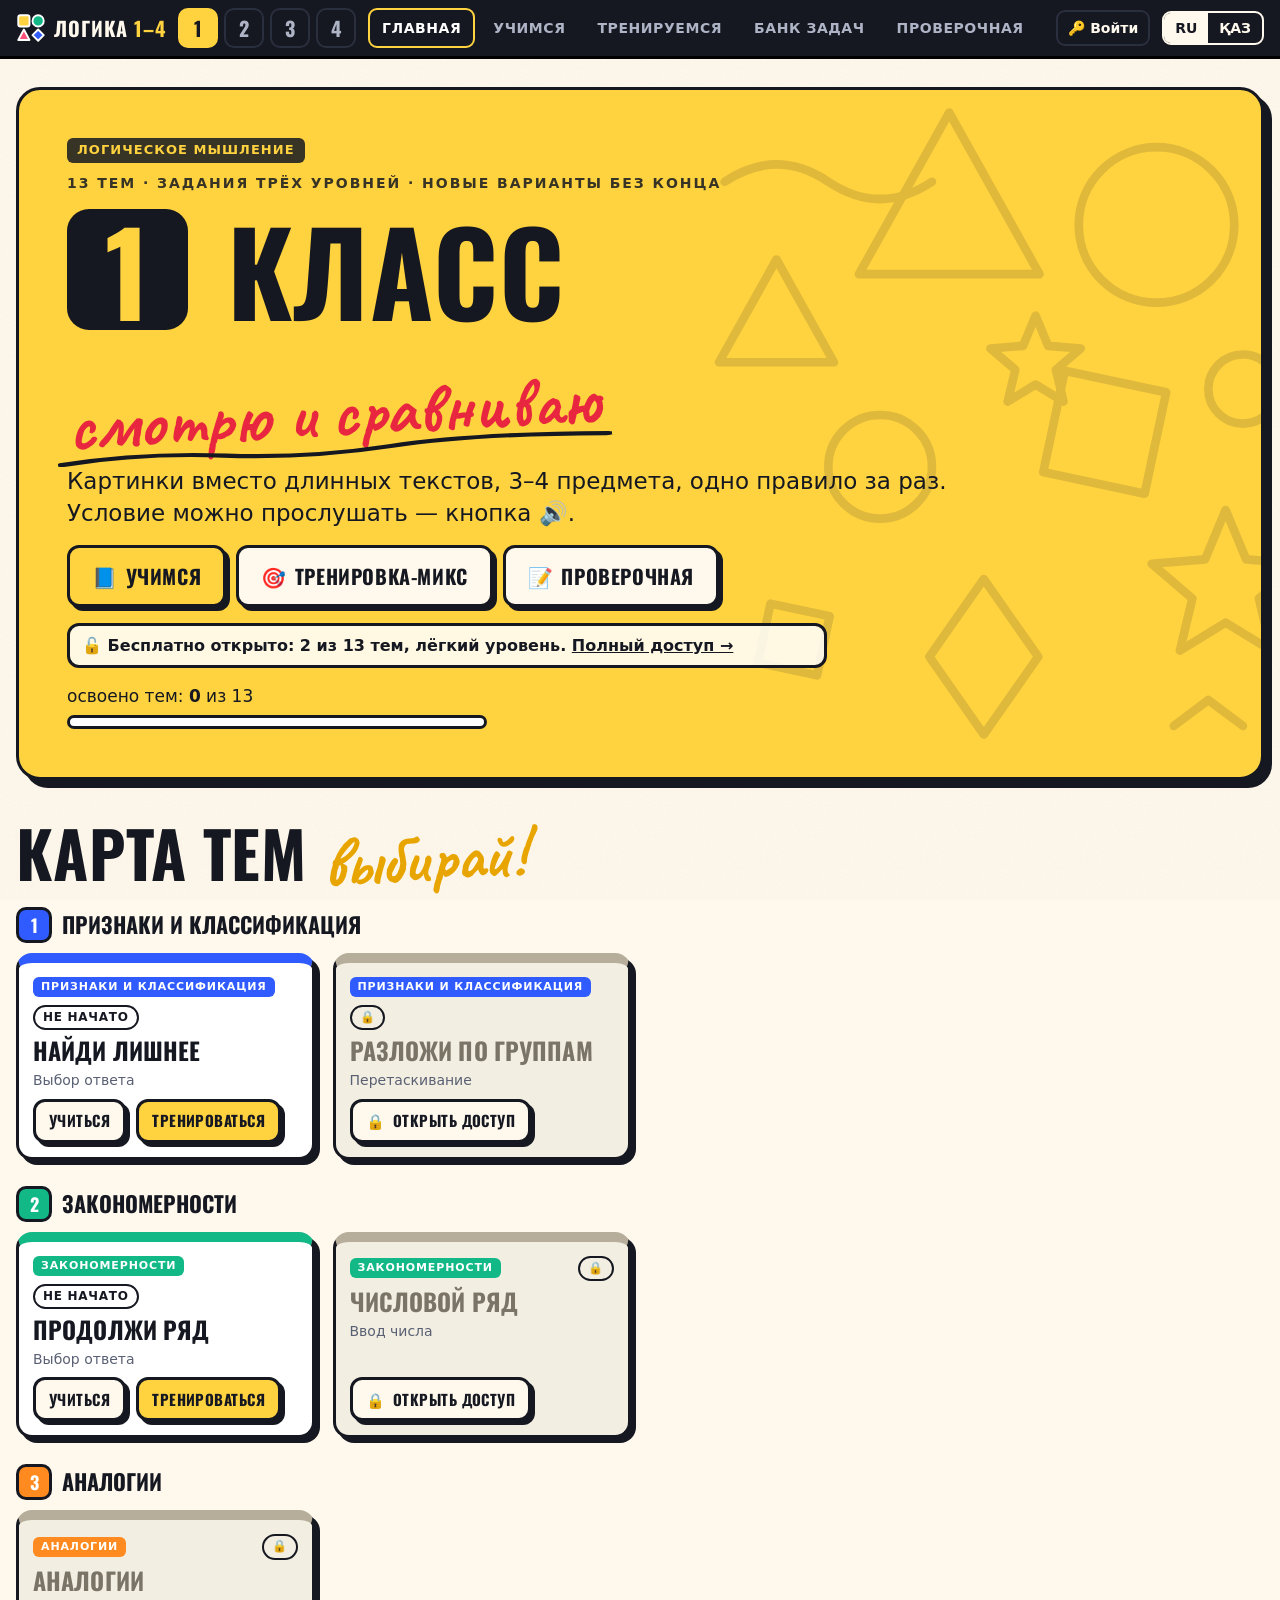
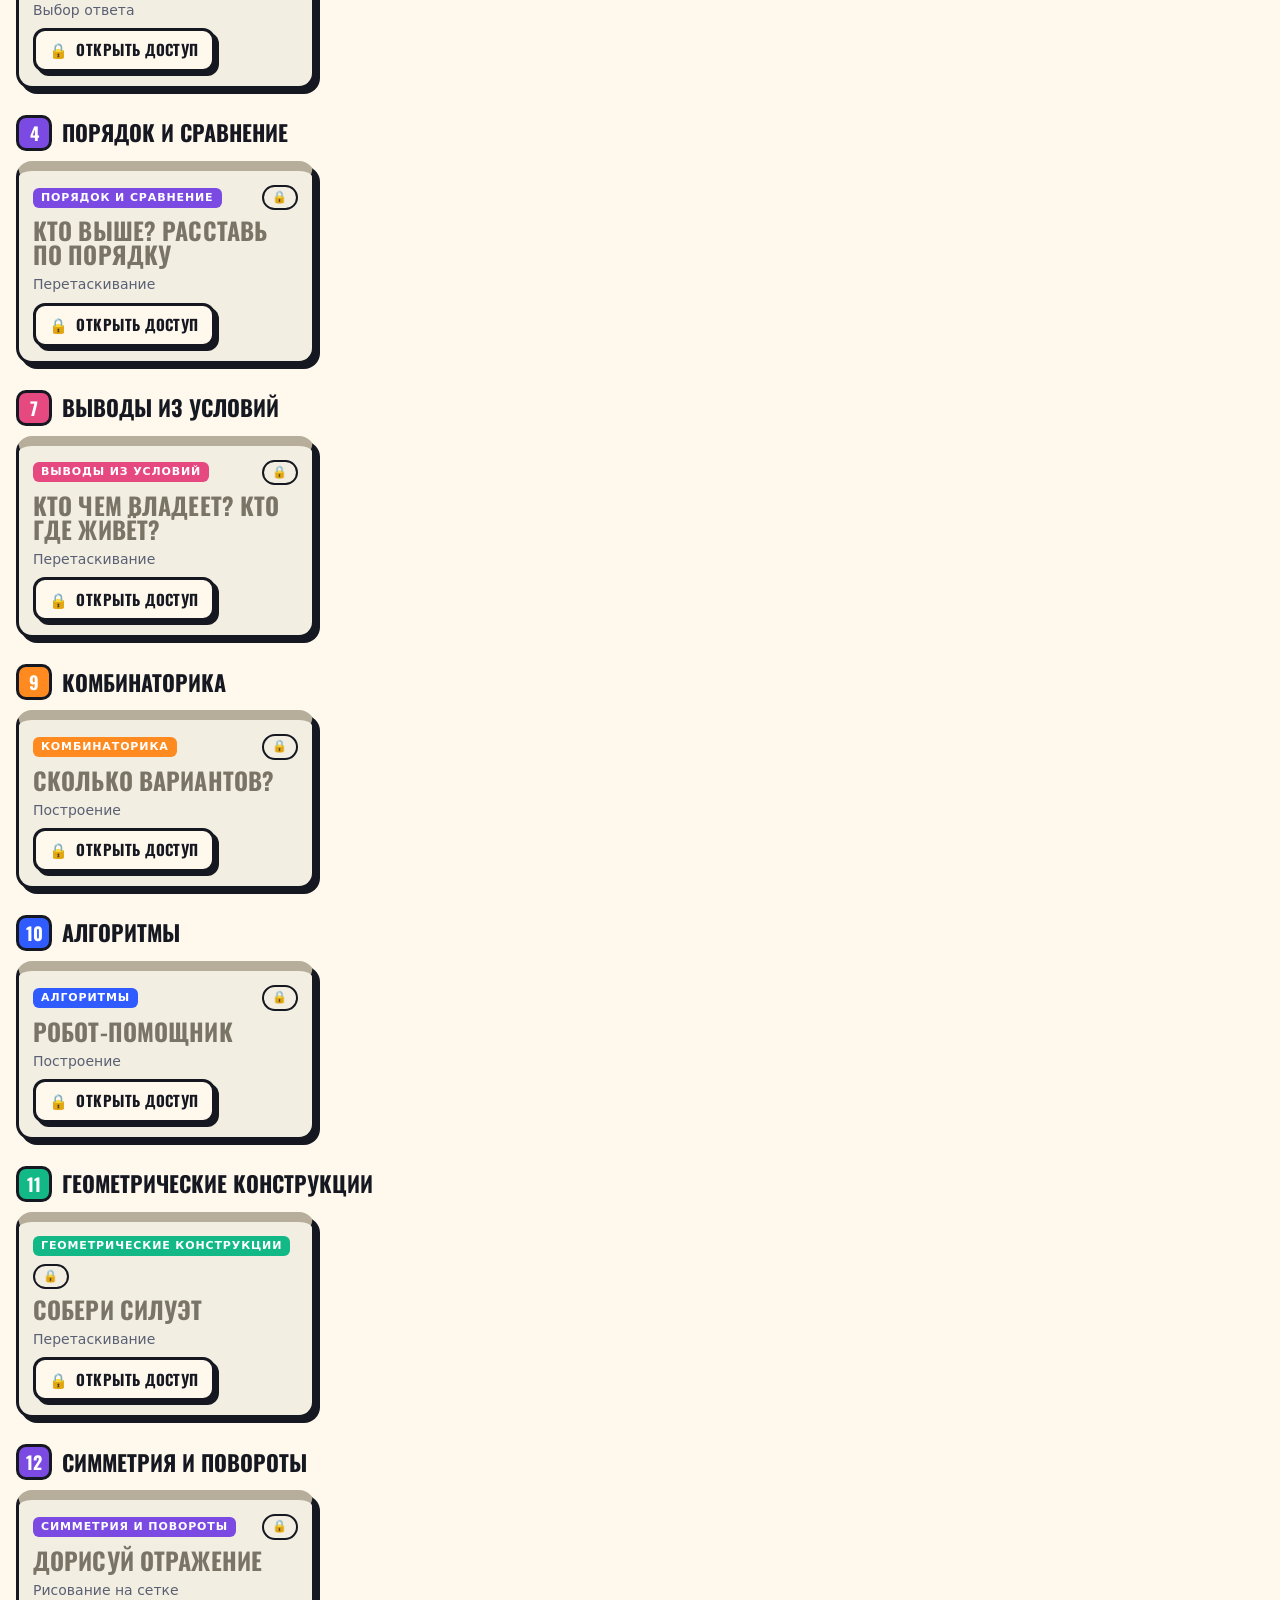
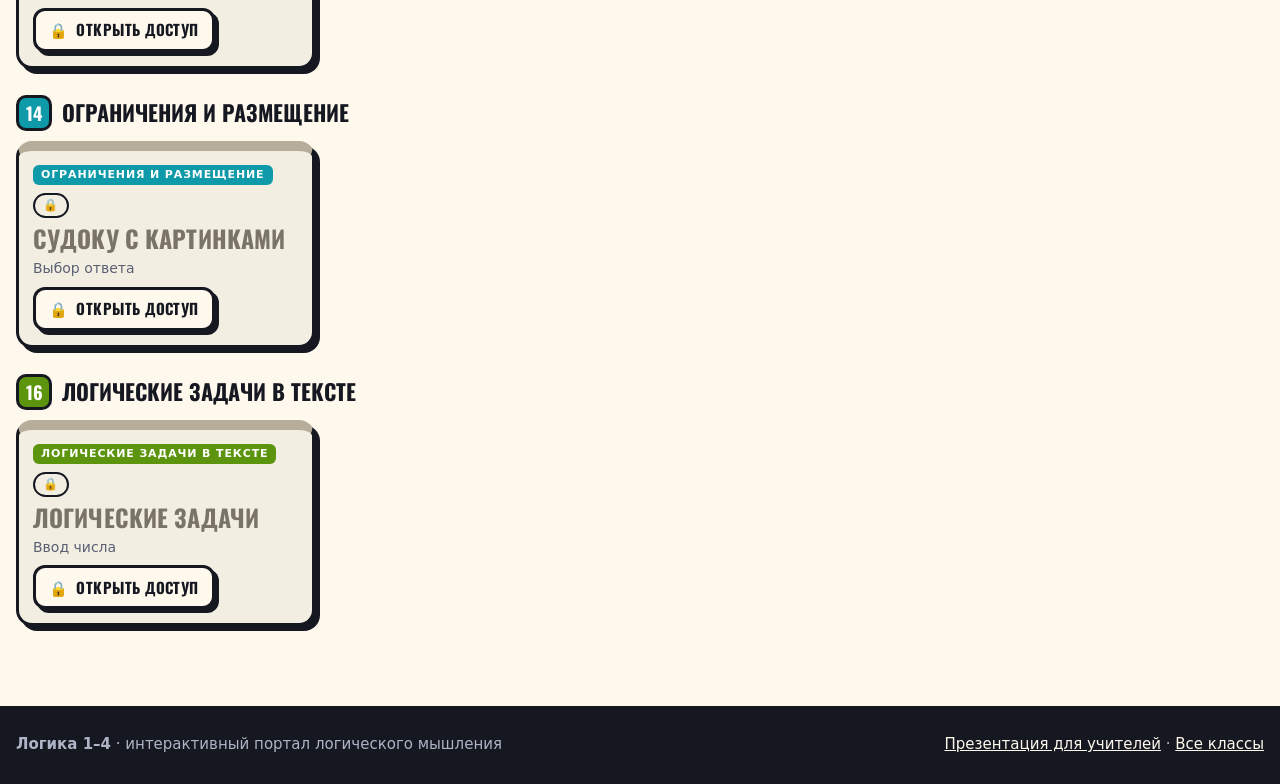
==== 1/index.html @ 484ac3f2 "Публикация открытой части сайта" ====
<!doctype html>
<html lang="ru">
<head>
<meta charset="utf-8">
<meta name="viewport" content="width=device-width,initial-scale=1">
<title>1 класс — Логика 1–4</title>
<meta name="description" content="Логика для 1 класса: найди лишнее, закономерности, робот, судоку с картинками. Условие можно прослушать.">
<link rel="icon" href="../assets/img/favicon.svg" type="image/svg+xml">
<link rel="stylesheet" href="../assets/css/fonts.css?v=4">
<link rel="stylesheet" href="../assets/css/style.css?v=4">
<link rel="stylesheet" href="../assets/css/site.css?v=4">
<link rel="stylesheet" href="../assets/css/print.css?v=4">
</head>
<body>
<main class="page" id="view"></main>
<footer><div class="in"><div><b>Логика 1–4</b> · <span class="ru">интерактивный портал логического мышления</span><span class="kz">логикалық ойлаудың интерактивті порталы</span></div>
<div><a href="../teacher/index.html"><span class="ru">Презентация для учителей</span><span class="kz">Мұғалімдерге арналған презентация</span></a> · <a href="../index.html"><span class="ru">Все классы</span><span class="kz">Барлық сынып</span></a></div></div></footer>
<script>window.GRADE = 1;</script>
<script src="../assets/js/core.js?v=4"></script>
<script src="../assets/js/shapes.js?v=4"></script>
<script src="../assets/js/taskkit.js?v=4"></script>
<script src="../assets/js/curriculum.js?v=4"></script>
<script src="../assets/js/player.js?v=4"></script>
<script src="../assets/js/tasks/t_classify.js?v=4"></script>
<script src="../assets/js/tasks/t_patterns.js?v=4"></script>
<script src="../assets/js/meta.js?v=4"></script>
<script src="../assets/js/print.js?v=4"></script>
<script src="../assets/js/config.js?v=4"></script>
<script src="../assets/js/../vendor/supabase.js?v=4"></script>
<script src="../assets/js/auth.js?v=4"></script>
<script src="../assets/js/app.js?v=4"></script>
</body>
</html>
---- assets/css/fonts.css ----
/* Шрифты лежат в проекте — сайт не зависит от Google Fonts и работает в любой сети.
   Caveat — рукописные пометки; Oswald — заголовки на устройствах без Bahnschrift (телефоны, планшеты, Mac). */
@font-face{font-family:"Caveat";font-weight:700;font-display:swap;src:url(../fonts/caveat-latin-700.woff2) format("woff2");unicode-range:U+0000-00FF,U+0131,U+0152-0153,U+02BB-02BC,U+02C6,U+02DA,U+02DC,U+2000-206F,U+20AC,U+2122,U+2191,U+2193,U+2212,U+2215}
@font-face{font-family:"Caveat";font-weight:700;font-display:swap;src:url(../fonts/caveat-cyrillic-700.woff2) format("woff2");unicode-range:U+0301,U+0400-045F,U+0490-0491,U+04B0-04B1,U+2116}
@font-face{font-family:"Caveat";font-weight:700;font-display:swap;src:url(../fonts/caveat-cyrillic-ext-700.woff2) format("woff2");unicode-range:U+0460-052F,U+1C80-1C88,U+20B4,U+2DE0-2DFF,U+A640-A69F,U+FE2E-FE2F}
@font-face{font-family:"Oswald";font-weight:200 700;font-display:swap;src:url(../fonts/oswald-latin.woff2) format("woff2");unicode-range:U+0000-00FF,U+0131,U+0152-0153,U+02BB-02BC,U+02C6,U+02DA,U+02DC,U+2000-206F,U+20AC,U+2122,U+2191,U+2193,U+2212,U+2215}
@font-face{font-family:"Oswald";font-weight:200 700;font-display:swap;src:url(../fonts/oswald-cyrillic.woff2) format("woff2");unicode-range:U+0301,U+0400-045F,U+0490-0491,U+04B0-04B1,U+2116}
@font-face{font-family:"Oswald";font-weight:200 700;font-display:swap;src:url(../fonts/oswald-cyrillic-ext.woff2) format("woff2");unicode-range:U+0460-052F,U+1C80-1C88,U+20B4,U+2DE0-2DFF,U+A640-A69F,U+FE2E-FE2F}
---- assets/css/style.css ----
/* =====================================================================
   ЛОГИКА 1–4 — оформление. Та же система, что в уроке «Логика с нуля»:
   плоские контрастные цвета, толстая обводка, жёсткая тень, крупные
   сжатые заголовки + рукописные пометки Caveat.  Цвета — здесь, вверху.
   ===================================================================== */
:root{
  --ink:#151821; --paper:#FFF8EC; --card:#FFFFFF; --line:#151821;
  --blue:#2F5BFF; --green:#12B886; --pink:#FF4F7B; --red:#F03E3E; --orange:#FF8A1F;
  --purple:#7B4AE2; --teal:#0E9AA8; --yellow:#FFD23F; --mute:#596073;
  --g:#FFD23F; --gink:#151821;           /* цвет класса — задаётся на странице класса */
  --f-disp:Bahnschrift,"Oswald","Segoe UI",Arial,sans-serif;
  --f-body:Bahnschrift,"Segoe UI",system-ui,-apple-system,Roboto,Arial,sans-serif;
  --f-hand:Caveat,"Segoe Print",cursive;
  --f-mono:Consolas,"Courier New",monospace;
  --r:16px; --sh:6px 6px 0 var(--line);
}
*{box-sizing:border-box;margin:0;padding:0}
html{-webkit-text-size-adjust:100%}
body{background:var(--paper);color:var(--ink);font-family:var(--f-body);font-size:18px;line-height:1.45;min-height:100vh;overflow-x:hidden}
button{font:inherit;color:inherit;cursor:pointer;border:0;background:none;touch-action:manipulation}
a{color:inherit}
img,svg{max-width:100%}
body:not(.lang-kz) .kz{display:none!important}
body.lang-kz .ru{display:none!important}
::selection{background:var(--yellow)}

/* бумажная фактура */
body::before{content:"";position:fixed;inset:0;pointer-events:none;z-index:0;opacity:.35;
  background-image:url("data:image/svg+xml,%3Csvg xmlns='http://www.w3.org/2000/svg' width='160' height='160'%3E%3Cfilter id='n'%3E%3CfeTurbulence type='fractalNoise' baseFrequency='.9' numOctaves='2'/%3E%3CfeColorMatrix values='0 0 0 0 0.08  0 0 0 0 0.07  0 0 0 0 0.05  0 0 0 .09 0'/%3E%3C/filter%3E%3Crect width='160' height='160' filter='url(%23n)'/%3E%3C/svg%3E")}

/* ================= ТИПОГРАФИКА ================= */
h1,h2,h3,.disp{font-family:var(--f-disp);font-weight:700;font-variation-settings:"wdth" 75,"wght" 700;text-transform:uppercase;line-height:.95;letter-spacing:.005em}
h1{font-size:clamp(46px,8.5vw,118px)}
h2{font-size:clamp(32px,5vw,64px)}
h3{font-size:clamp(22px,2.6vw,32px);line-height:1}
.hand{font-family:var(--f-hand);font-weight:700;text-transform:none;letter-spacing:0;display:inline-block;transform:rotate(-3deg);line-height:1;position:relative}
h1 .hand,h2 .hand{font-size:1.08em}
.hand.u::after{content:"";position:absolute;left:-2%;right:-2%;bottom:-.12em;height:.22em;background:url("data:image/svg+xml,%3Csvg xmlns='http://www.w3.org/2000/svg' viewBox='0 0 200 20' preserveAspectRatio='none'%3E%3Cpath d='M2 12 Q 30 2 60 11 T 120 10 T 198 8' fill='none' stroke='%23151821' stroke-width='5' stroke-linecap='round'/%3E%3C/svg%3E") center/100% 100% no-repeat}
.hnote{font-family:var(--f-hand);font-weight:700;font-size:clamp(22px,2.4vw,32px);line-height:1.05;transform:rotate(-2deg);display:inline-block}
.eyebrow{font-size:14px;font-weight:700;letter-spacing:.14em;text-transform:uppercase;color:var(--mute);display:flex;gap:10px;align-items:center;flex-wrap:wrap}
.tag{display:inline-block;background:var(--ink);color:var(--paper);padding:3px 10px;border-radius:6px;letter-spacing:.08em;font-size:13px;font-weight:700;text-transform:uppercase}
.lead{font-size:clamp(18px,1.8vw,23px);line-height:1.4;max-width:900px}
.mute{color:var(--mute)}
b,strong{font-weight:700}
mark{background:var(--yellow);color:var(--ink);padding:0 .15em;border-radius:3px}
.inl{display:inline-flex;vertical-align:middle;margin:0 4px}
.inl svg{width:30px;height:30px}

/* ================= КАРКАС СТРАНИЦЫ ================= */
.topbar{position:sticky;top:0;z-index:30;background:var(--ink);color:var(--paper);border-bottom:3px solid #000}
.topbar .in{max-width:1320px;margin:0 auto;display:flex;align-items:center;gap:12px;padding:8px 16px;flex-wrap:wrap}
.brand{font-family:var(--f-disp);font-weight:700;font-variation-settings:"wdth" 75;letter-spacing:.05em;text-transform:uppercase;font-size:20px;text-decoration:none;white-space:nowrap;display:flex;align-items:center;gap:8px}
.brand i{font-style:normal;color:var(--yellow)}
.brand .logo{width:30px;height:30px}
.gpills{display:flex;gap:6px}
.gpills a{width:40px;height:40px;border-radius:10px;display:grid;place-items:center;font-family:var(--f-disp);font-weight:700;font-size:20px;text-decoration:none;border:2px solid #2A2F3E;color:#AEB4C6}
.gpills a.on{background:var(--g);color:var(--gink);border-color:var(--g)}
.tabs{display:flex;gap:4px;flex:1;min-width:0;overflow-x:auto;scrollbar-width:none}
.tabs::-webkit-scrollbar{display:none}
.tabs a{padding:8px 12px;border-radius:9px;font-size:14px;font-weight:700;text-transform:uppercase;letter-spacing:.04em;color:#AEB4C6;white-space:nowrap;text-decoration:none;border:2px solid transparent}
.tabs a.on{color:#fff;border-color:var(--g)}
.lang-switch{display:flex;border:2px solid var(--paper);border-radius:9px;overflow:hidden;margin-left:auto}
.lang-switch button{padding:5px 11px;font-weight:700;font-size:14px}
.lang-switch button.on{background:var(--paper);color:var(--ink)}
main{position:relative;z-index:1}
.page{max-width:1320px;margin:0 auto;padding:28px 16px 80px}
.sec{margin:42px 0 0}
.sec>h2{margin-bottom:14px}
footer{position:relative;z-index:1;background:var(--ink);color:#AEB4C6;padding:28px 16px;font-size:15px}
footer .in{max-width:1320px;margin:0 auto;display:flex;gap:24px;flex-wrap:wrap;justify-content:space-between}
footer a{color:var(--paper)}

/* ================= БЛОКИ ================= */
.card{background:var(--card);border:3px solid var(--line);box-shadow:var(--sh);border-radius:var(--r);padding:18px}
.card.flat{box-shadow:none}
.card.dk{background:var(--ink);color:var(--paper);border-color:#000}
.grid{display:grid;gap:18px}
.g2{grid-template-columns:repeat(2,minmax(0,1fr))}
.g3{grid-template-columns:repeat(3,minmax(0,1fr))}
.g4{grid-template-columns:repeat(4,minmax(0,1fr))}
.auto{grid-template-columns:repeat(auto-fill,minmax(240px,1fr))}
.row{display:flex;gap:14px;flex-wrap:wrap;align-items:center}
.grow{flex:1}
.pill{display:inline-flex;align-items:center;gap:6px;padding:6px 12px;border-radius:999px;border:3px solid var(--line);background:#fff;font-weight:700;font-size:15px}
.pill svg{height:26px;width:auto}
.btn{font-family:var(--f-disp);font-weight:700;text-transform:uppercase;letter-spacing:.03em;font-size:17px;padding:10px 18px;min-height:52px;min-width:52px;border:3px solid var(--ink);background:var(--paper);color:var(--ink);border-radius:12px;box-shadow:4px 4px 0 var(--ink);display:inline-flex;align-items:center;justify-content:center;gap:8px;transition:transform .08s,box-shadow .08s;text-decoration:none;font-variation-settings:"wdth" 85}
.btn:active{transform:translate(3px,3px);box-shadow:1px 1px 0 var(--ink)}
.btn.y{background:var(--yellow)} .btn.g{background:var(--g);color:var(--gink)}
.btn.dk{background:var(--ink);color:var(--paper)}
.btn.sm{min-height:44px;padding:6px 13px;font-size:15px}
.btn[disabled]{opacity:.45;pointer-events:none}
.btns{display:flex;gap:10px;flex-wrap:wrap;align-items:center}
.k{font-size:13px;font-weight:700;letter-spacing:.12em;text-transform:uppercase;opacity:.7;margin-bottom:6px}
#toast{position:fixed;left:50%;bottom:24px;transform:translate(-50%,140%);background:var(--ink);color:var(--paper);padding:12px 20px;border-radius:12px;border:3px solid #000;z-index:200;font-weight:700;max-width:min(92vw,620px);text-align:center;transition:transform .3s}
#toast.show{transform:translate(-50%,0)}

/* ================= ЗАДАНИЕ ================= */
.task{background:var(--card);border:3px solid var(--line);border-radius:20px;box-shadow:8px 8px 0 var(--line);padding:clamp(14px,2vw,24px);position:relative}
.task.shake{animation:shake .4s}
.task.solved{box-shadow:8px 8px 0 var(--green)}
.thead{margin-bottom:14px}
.tmeta{display:flex;gap:10px;align-items:center;flex-wrap:wrap;margin-bottom:10px}
.tdir{background:var(--ink);color:var(--paper);padding:3px 10px;border-radius:6px;font-size:12px;font-weight:700;letter-spacing:.08em;text-transform:uppercase}
.ttitle{font-family:var(--f-disp);font-weight:700;font-variation-settings:"wdth" 75;text-transform:uppercase;font-size:20px}
.tnum{font-family:var(--f-mono);font-weight:700;color:var(--mute)}
.lvl{display:inline-flex;gap:4px;margin-left:auto}
.lvl i{width:12px;height:12px;border-radius:50%;border:2px solid var(--ink);display:block}
.lvl i.on{background:var(--ink)}
.tq{display:flex;gap:12px;align-items:flex-start}
.say{flex:none;width:52px;height:52px;border-radius:50%;border:3px solid var(--ink);background:var(--yellow);display:grid;place-items:center;box-shadow:3px 3px 0 var(--ink)}
.say:active{transform:translate(2px,2px);box-shadow:1px 1px 0 var(--ink)}
.qtext{font-size:clamp(19px,2vw,25px);line-height:1.35;font-weight:600;padding-top:8px}
.tbody{display:flex;flex-direction:column;gap:16px;align-items:center;padding:6px 0}
.tbody.locked{pointer-events:none}
.tbody.locked .keypad{opacity:.4}
.tfeed{min-height:8px;margin-top:12px}
.fb{border:3px solid var(--line);border-radius:14px;padding:12px 16px;font-size:18px;line-height:1.4;animation:rise .3s ease}
.fb.ok{background:#D3F9E8}.fb.err{background:#FFE0E8}.fb.hint{background:#FFF3BF}.fb.info{background:#EEF2FF}.fb.steps{background:var(--paper)}
.fb b{display:block;margin-bottom:2px}
.fb ol{margin:6px 0 10px 24px}.fb li{margin:6px 0}
.fb .btns{margin-top:6px}
.tbar{display:flex;gap:10px;flex-wrap:wrap;align-items:center;margin-top:14px;border-top:3px dashed #D9D2C2;padding-top:14px}
.pulse{animation:pulse 1.1s ease infinite}
@keyframes pulse{50%{box-shadow:0 0 0 6px rgba(255,210,63,.8),4px 4px 0 var(--ink)}}
@keyframes shake{20%,60%{transform:translateX(-7px)}40%,80%{transform:translateX(7px)}}
@keyframes rise{from{opacity:0;transform:translateY(10px)}to{opacity:1;transform:none}}
@keyframes pop{0%{transform:scale(.6)}70%{transform:scale(1.12)}100%{transform:scale(1)}}
.pop{animation:pop .35s ease}
.hl{outline:5px solid var(--yellow)!important;outline-offset:2px;border-radius:10px}
.dim{opacity:.3}

/* варианты ответа */
.choices{display:flex;gap:12px;flex-wrap:wrap;justify-content:center}
.choice{position:relative;min-width:84px;min-height:84px;padding:10px 14px;border:3px solid var(--line);border-radius:14px;background:#fff;box-shadow:4px 4px 0 var(--line);display:flex;align-items:center;justify-content:center;transition:transform .1s}
.choice .ltr{position:absolute;top:-12px;left:-10px;width:26px;height:26px;border-radius:50%;background:var(--ink);color:#fff;font-size:13px;font-weight:700;display:grid;place-items:center}
.choice.sel{background:#FFF3BF;transform:translateY(-3px);box-shadow:4px 7px 0 var(--line)}
.choice.good{background:#B2F2D6}.choice.bad{background:#FFC2D1;animation:shake .4s}
.bign{font-family:var(--f-disp);font-size:44px;font-variation-settings:"wdth" 80}

/* перетаскивание */
.pool{display:flex;flex-wrap:wrap;gap:10px;justify-content:center;min-height:76px;padding:10px;border:3px dashed #CFC6B2;border-radius:16px;width:100%}
.chip{display:inline-flex;align-items:center;justify-content:center;gap:6px;padding:6px 10px;min-height:60px;min-width:60px;border:3px solid var(--line);border-radius:14px;background:#fff;font-weight:700;font-size:17px;cursor:grab;touch-action:none;user-select:none;-webkit-user-select:none;box-shadow:3px 3px 0 var(--line)}
.chip.pic{padding:4px}
.chip.sel{outline:5px solid var(--yellow);outline-offset:2px}
.chip.dragging{opacity:.3}
.chip.ghost{position:fixed;z-index:999;pointer-events:none;opacity:.95;transform:rotate(-3deg) scale(1.06);box-shadow:8px 8px 0 rgba(0,0,0,.35)}
.chip.bad{border-color:var(--red);box-shadow:3px 3px 0 var(--red);animation:shake .4s}
.chip.ok{background:#D3F9E8}
.chip.person svg{height:46px;width:auto}
.dz{border:3px dashed var(--line);border-radius:14px;padding:8px;min-height:84px;display:flex;flex-wrap:wrap;gap:8px;align-content:flex-start;justify-content:center;background:rgba(255,255,255,.6);transition:background .15s}
.dz.over{background:#FFF3BF;border-style:solid}
.dzt{width:100%;font-weight:700;font-size:15px;text-transform:uppercase;letter-spacing:.05em;text-align:center}
.emo{font-family:"Segoe UI Emoji","Apple Color Emoji","Noto Color Emoji",sans-serif;line-height:1;display:inline-block}

/* — найди лишнее — */
.oddrow{display:flex;gap:14px;flex-wrap:wrap;justify-content:center}
.oddit{border:3px solid var(--line);border-radius:18px;background:#fff;padding:12px;box-shadow:4px 4px 0 var(--line);display:flex;flex-direction:column;align-items:center;gap:4px;min-width:110px;min-height:120px;justify-content:center;transition:transform .12s}
.oddit.sel{background:#FFF3BF;transform:translateY(-4px)}
.oddit.good{background:#B2F2D6}.oddit.bad{background:#FFC2D1;animation:shake .4s}
.oddit .cap{font-family:var(--f-hand);font-size:24px;font-weight:700;min-height:26px;color:var(--blue)}

/* — разложи — */
.boxes{display:grid;grid-template-columns:1fr 1fr;gap:14px;width:100%}
.box{min-height:150px}
.zl{display:inline-flex;align-items:center;gap:8px}
.zl svg{width:34px;height:34px}
.sw{display:inline-block;width:26px;height:26px;border-radius:50%;border:3px solid var(--ink)}
.ttable{display:grid;grid-template-columns:auto 1fr 1fr;gap:8px;width:100%;max-width:720px}
.ttable .th{display:flex;align-items:center;justify-content:center;gap:6px;font-weight:700;font-size:15px;text-transform:uppercase}
.ttable .th svg{width:36px;height:36px}
.ttable .cell{min-height:110px}
.venn{position:relative;width:100%;max-width:760px;aspect-ratio:2/1}
.vbg{position:absolute;inset:0;width:100%;height:100%}
.va{fill:rgba(47,91,255,.10);stroke:var(--blue);stroke-width:5}
.vb{fill:rgba(255,138,31,.12);stroke:var(--orange);stroke-width:5}
.vlab{position:absolute;top:-6px;font-family:var(--f-hand);font-weight:700;font-size:30px;background:var(--paper);padding:0 8px;border-radius:8px}
.vlab.a{left:8%;color:var(--blue);transform:rotate(-4deg)}.vlab.b{right:8%;color:#C2550A;transform:rotate(3deg)}
.vz{position:absolute;border:none;background:transparent;min-height:0;padding:4px}
.vz.over{background:rgba(255,210,63,.35)}
.vennwrap{width:100%;display:flex;flex-direction:column;align-items:center;gap:12px}
.zA{left:4%;top:14%;width:32%;height:72%;border-radius:50% 0 0 50%}
.zAB{left:37%;top:10%;width:26%;height:80%;border-radius:40%}
.zB{right:4%;top:14%;width:32%;height:72%;border-radius:0 50% 50% 0}
.vz .chip svg{width:44px;height:44px}
.vout{width:100%;max-width:760px;min-height:84px}

/* — ряд фигур — */
.patrow{display:flex;gap:8px;flex-wrap:wrap;justify-content:center;align-items:center}
.pit{width:86px;height:86px;border:3px solid transparent;border-radius:14px;display:grid;place-items:center;background:#fff}
.pit.g0{box-shadow:0 6px 0 -1px var(--blue)}.pit.g1{box-shadow:0 6px 0 -1px var(--orange)}
.pit.blank{border:3px dashed var(--line);background:#FFF3BF;font-family:var(--f-disp);font-size:44px;font-weight:700}
.pit.blank.filled{border-style:solid;background:#fff}
.pit.sel{border-color:var(--ink);background:#FFF3BF}.pit.good{background:#B2F2D6;border-color:var(--green)}.pit.bad{background:#FFC2D1;animation:shake .4s}

/* — числовой ряд — */
.numrow{display:flex;align-items:flex-end;justify-content:center;flex-wrap:wrap;gap:0;padding-top:46px}
.nc{min-width:76px;height:76px;padding:0 8px;border:3px solid var(--line);border-radius:14px;background:#fff;display:grid;place-items:center;font-family:var(--f-disp);font-size:38px;font-weight:700;box-shadow:3px 3px 0 var(--line)}
.nc.blank{background:#FFF3BF;padding:0}
.arc{width:44px;height:76px;position:relative}
.arc span{position:absolute;left:50%;top:-40px;transform:translateX(-50%);white-space:nowrap;font-family:var(--f-hand);font-weight:700;font-size:28px;color:var(--red);opacity:0;transition:opacity .4s}
.arc::before{content:"";position:absolute;left:-30px;right:-30px;top:-14px;height:30px;border:3px solid var(--red);border-bottom:none;border-radius:50% 50% 0 0;opacity:0;transition:opacity .4s}
.numrow.arcs .arc span,.numrow.arcs .arc::before{opacity:1}
.numf{min-width:76px;height:70px;border-radius:12px;border:none;background:transparent;font-family:var(--f-disp);font-size:38px;font-weight:700;color:var(--ink);display:grid;place-items:center;padding:0 8px}
.numf.empty .v{opacity:.35}
.numf.focus{outline:4px solid var(--blue);outline-offset:-4px}
.ansline .numf,.tri .numf{background:#FFF3BF;border:3px solid var(--line);height:64px}
.numf.good{background:#B2F2D6!important}.numf.bad{background:#FFC2D1!important;animation:shake .4s}
.keypad{display:grid;grid-template-columns:repeat(3,64px);gap:8px}
.keypad button{height:58px;border:3px solid var(--line);border-radius:12px;background:#fff;font-family:var(--f-disp);font-weight:700;font-size:26px;box-shadow:3px 3px 0 var(--line)}
.keypad button:active{transform:translate(2px,2px);box-shadow:1px 1px 0 var(--line)}
.keypad button.ok{background:var(--yellow);font-size:20px}
.ansline{display:flex;align-items:center;gap:12px;font-family:var(--f-disp);font-weight:700;font-size:28px;text-transform:uppercase}

/* — аналогии — */
.analog{display:flex;align-items:center;justify-content:center;gap:10px;flex-wrap:wrap}
.ap{width:118px;height:118px;border:3px solid var(--line);border-radius:16px;display:grid;place-items:center;background:#fff;box-shadow:3px 3px 0 var(--line)}
.ap.q{background:#FFF3BF;border-style:dashed;font-family:var(--f-disp);font-size:52px;font-weight:700}
.aa{font-size:38px;font-weight:700}
.asep{font-family:var(--f-hand);font-weight:700;font-size:28px;line-height:1;text-align:center;color:var(--purple);padding:0 10px;transform:rotate(-4deg)}
.anotes{display:flex;gap:18px;flex-wrap:wrap;justify-content:center;color:var(--red)}

/* — условия, расстановки — */
.clues{list-style:none;counter-reset:c;display:flex;flex-direction:column;gap:8px;width:100%;max-width:820px}
.clues li{counter-increment:c;position:relative;padding:10px 14px 10px 52px;border:3px solid var(--line);border-radius:12px;background:var(--paper);font-size:19px;font-weight:600}
.clues li::before{content:counter(c);position:absolute;left:10px;top:50%;transform:translateY(-50%);width:30px;height:30px;border-radius:50%;background:var(--ink);color:#fff;font-weight:700;font-size:15px;display:grid;place-items:center}
.clues li.bad{background:#FFC2D1;animation:shake .4s}.clues li.hl{background:#FFF3BF;outline:none!important}.clues li.okc{background:#D3F9E8}
.slots{display:flex;gap:10px;align-items:stretch;flex-wrap:wrap;justify-content:center;width:100%}
.slot{min-width:118px;min-height:96px;position:relative}
.slot>b{position:absolute;top:4px;left:8px;font-family:var(--f-disp);font-size:18px;color:#B6AE9B}
.slab{align-self:center;font-family:var(--f-hand);font-weight:700;font-size:24px;color:var(--purple);max-width:120px;line-height:1}
.slab.l{transform:rotate(-4deg)}.slab.r{transform:rotate(3deg)}
.kids{display:flex;gap:14px;flex-wrap:wrap;justify-content:center}
.kid{display:flex;flex-direction:column;align-items:center;gap:4px;font-size:18px}
.kid .slot{min-width:96px;min-height:82px}
.street{display:flex;gap:10px;flex-wrap:wrap;justify-content:center}
.house{display:flex;flex-direction:column;align-items:center;gap:4px}
.house .hs{width:116px}
.house .slot{min-width:116px;min-height:78px}
.lgrid-wrap{width:100%;display:flex;justify-content:center}
.lgrid{border-collapse:separate;border-spacing:4px}
.lgrid th{font-weight:700;padding:2px 8px;font-size:16px}
.lgrid td{width:52px;height:46px;text-align:center;border:3px solid var(--line);border-radius:8px;background:#fff;font-size:26px;font-weight:700}
.lgrid td.y{background:#B2F2D6}.lgrid td.n{background:#FFE0E8;color:var(--red)}

/* — высказывания — */
.spic{display:flex;flex-wrap:wrap;gap:8px;justify-content:center;padding:12px;border:3px solid var(--line);border-radius:16px;background:var(--paper);max-width:760px}
.sit{display:grid;place-items:center;border-radius:12px;transition:opacity .2s}
.stlist{display:flex;flex-direction:column;gap:10px;width:100%;max-width:880px}
.stm{display:flex;gap:12px;align-items:center;justify-content:space-between;border:3px solid var(--line);border-radius:14px;padding:10px 12px;background:#fff;flex-wrap:wrap}
.stm.bad{background:#FFE0E8}.stm.good{background:#D3F9E8}
.stt{font-size:20px;font-weight:600;flex:1;min-width:220px}
.tf{display:flex;gap:6px}
.tf button{min-height:48px;padding:6px 14px;border:3px solid var(--line);border-radius:10px;font-weight:700;background:var(--paper);text-transform:uppercase;font-size:15px}
.tf button.on[data-v="1"]{background:var(--green);color:#fff}.tf button.on[data-v="0"]{background:var(--red);color:#fff}

/* — треугольники — */
.trirow{display:flex;gap:18px;flex-wrap:wrap;justify-content:center}
.tri{position:relative;width:210px;height:236px}
.tri svg{position:absolute;left:0;top:0;width:210px;height:194px}
.tvs{font-family:var(--f-disp);font-weight:700;font-size:25px;text-anchor:middle;dominant-baseline:central;fill:var(--ink)}
.tvm{font-family:var(--f-disp);font-weight:700;font-size:44px;text-anchor:middle;dominant-baseline:central;fill:var(--blue)}
.tslot{position:absolute;left:50%;top:90px;transform:translateX(-50%)}
.tri .numf{min-width:74px;height:58px}
.tcalc{position:absolute;left:-20px;right:-20px;top:200px;text-align:center;font-family:var(--f-hand);font-weight:700;font-size:24px;color:var(--red);white-space:nowrap}
.tri.hl{outline:none!important}.tri.hl svg path{fill:#FFF3BF}

/* — знаки — */
.eqrow{display:flex;gap:8px;align-items:center;flex-wrap:wrap;justify-content:center}
.en{font-family:var(--f-disp);font-weight:700;font-size:52px;min-width:40px;text-align:center}
.en.res{color:var(--blue)}
.eop{width:66px;height:66px;border:3px dashed var(--line);border-radius:12px;background:#FFF3BF;font-family:var(--f-disp);font-weight:700;font-size:42px}
.eop.set{border-style:solid;background:#fff}
.eqlive{font-size:20px;min-height:28px}

/* — матрица — */
.mgrid{display:grid;grid-template-columns:repeat(3,96px);gap:8px;padding:10px;border:3px solid var(--line);border-radius:16px;background:var(--paper)}
.mc{width:96px;height:96px;border:3px solid var(--line);border-radius:12px;background:#fff;display:grid;place-items:center;font-family:var(--f-disp);font-size:46px;font-weight:700}
.mc.q{background:#FFF3BF;border-style:dashed}.mc.q.good{background:#B2F2D6;border-style:solid}

/* — робот — */
.robot{display:flex;gap:20px;flex-wrap:wrap;justify-content:center;align-items:flex-start;width:100%}
.rfield{--c:min(64px,calc((100vw - 90px)/var(--w)));position:relative;display:grid;grid-template-columns:repeat(var(--w),var(--c));grid-auto-rows:var(--c);border:3px solid var(--line);border-radius:12px;overflow:hidden;background:#fff}
.rc{border-right:2px solid #E6DFCF;border-bottom:2px solid #E6DFCF}
.rc.rock{background:#4B5168;background-image:radial-gradient(circle at 30% 30%,#6B7189 0 18%,transparent 19%),radial-gradient(circle at 70% 65%,#3A3F52 0 22%,transparent 23%)}
.rc.trail{background:#FFF3BF}
.rstar,.rbot{position:absolute;left:0;top:0;width:var(--c);height:var(--c);padding:6px;transform:translate(calc(var(--x)*var(--c)),calc(var(--y)*var(--c)));transition:transform .24s}
.rbot.crash{animation:shake .4s;filter:drop-shadow(0 0 8px var(--red))}
.rbot.win{filter:drop-shadow(0 0 10px var(--green))}
.rside{display:flex;flex-direction:column;gap:12px;min-width:260px;max-width:420px;flex:1}
.rprog{border:3px solid var(--line);border-radius:14px;padding:10px;background:var(--paper);min-height:80px}
.pl{font-weight:700;font-size:14px;text-transform:uppercase;letter-spacing:.08em;margin-bottom:6px}
.pcmds{display:flex;flex-wrap:wrap;gap:6px;align-items:center}
.pcmd{position:relative;min-width:46px;height:46px;border:3px solid var(--line);border-radius:10px;background:#fff;font-size:26px;font-weight:700;padding:0 6px}
.pcmd sub{font-size:14px;color:var(--red);font-weight:700}
.pcmd.sel{background:#FFF3BF;outline:4px solid var(--orange)}
.pcmd .x{position:absolute;top:-10px;right:-10px;width:22px;height:22px;border-radius:50%;background:var(--red);color:#fff;font-style:normal;font-size:15px;line-height:20px}
.plim{margin-left:auto;font-weight:700;color:var(--green)}.plim.over{color:var(--red)}
.rpad{display:flex;flex-wrap:wrap;gap:8px}
.rbtn{font-size:30px;min-width:62px}

/* — отражение — */
.mgrid2{--c:min(46px,calc((100vw - 80px)/var(--w)));position:relative;display:grid;grid-template-columns:repeat(var(--w),var(--c));grid-auto-rows:var(--c);border:3px solid var(--line);background:#fff}
.mcell{border:1px solid #D9D2C2}
.mcell.free{cursor:pointer;background:#fff}
.mcell.given{background-color:#F3EEE2}
.mcell.bad{outline:4px solid var(--red);outline-offset:-4px}
.mgrid2 .axis{position:absolute;background:var(--red);pointer-events:none}
.mgrid2.v .axis{left:calc(50% - 3px);top:-12px;bottom:-12px;width:6px}
.mgrid2.h .axis{top:calc(50% - 3px);left:-12px;right:-12px;height:6px}

/* — поворот — */
.rotsrc{display:flex;gap:18px;align-items:center;flex-wrap:wrap;justify-content:center}
.rs{width:170px;height:170px;display:grid;place-items:center;border:3px dashed var(--line);border-radius:16px;background:var(--paper)}
.rs svg{transition:transform .5s}
.rarrow{font-size:46px;font-weight:700;color:var(--purple);display:flex;align-items:center;gap:6px}
.rarrow b{font-family:var(--f-disp);font-size:34px}

/* — силуэт — */
.pstage{position:relative;width:100%;display:flex;flex-direction:column;align-items:center;gap:22px;user-select:none;-webkit-user-select:none;touch-action:none}
.pboard{position:relative}
.pboard i{position:absolute;width:var(--s);height:var(--s);background:#D9D2C2;border:2px dashed #A79F8B}
.ptray{width:100%;border:3px dashed #CFC6B2;border-radius:16px;min-height:120px}
.piece{position:absolute;cursor:grab;touch-action:none;z-index:2;transition:left .2s,top .2s}
.piece.lift{z-index:5;transition:none;filter:drop-shadow(6px 6px 0 rgba(0,0,0,.35))}
.piece i{position:absolute;width:var(--s);height:var(--s);background:var(--c);border:3px solid var(--line)}

/* — палочки — */
svg.sticks{width:100%;max-width:640px;background:#1B2030;border-radius:16px;border:3px solid #000;padding:6px}
.stk .hit{stroke:transparent;stroke-width:26;stroke-linecap:round;cursor:pointer}
.stk .st{stroke:transparent;stroke-width:8;stroke-linecap:round;pointer-events:none}
.stk .hd{fill:transparent;pointer-events:none}
.stk.on .st{stroke:#F2C886}.stk.on .hd{fill:#F03E3E}
.stk.slot .st{stroke:rgba(255,255,255,.25);stroke-dasharray:4 6}
.stk.held .st{stroke:var(--yellow);filter:drop-shadow(0 0 6px var(--yellow))}
.stk.moved .st{stroke:#7CF0C0}
.eqs{stroke:#F2C886;stroke-width:8;stroke-linecap:round}

/* — 3D-куб — */
.cubewrap{display:flex;gap:28px;flex-wrap:wrap;justify-content:center;align-items:center}
.cubebox{display:flex;flex-direction:column;align-items:center;gap:12px}
.scene{width:240px;height:240px;perspective:900px;display:grid;place-items:center}
.cube{width:130px;height:130px;position:relative;transform-style:preserve-3d}
.face{position:absolute;inset:0;border:4px solid var(--line);border-radius:10px;background:var(--paper);display:grid;place-items:center;backface-visibility:hidden}
.face.fF{transform:translateZ(65px)}.face.fB{transform:rotateY(180deg) translateZ(65px)}
.face.fR{transform:rotateY(90deg) translateZ(65px);background:#F1E9D6}.face.fL{transform:rotateY(-90deg) translateZ(65px)}
.face.fU{transform:rotateX(90deg) translateZ(65px);background:#FFFDF6}.face.fD{transform:rotateX(-90deg) translateZ(65px)}
.view{width:130px;height:130px;position:relative;transform-style:preserve-3d;transform:rotateX(-24deg) rotateY(-34deg)}
.ctrl{display:flex;gap:6px;align-items:center;flex-wrap:wrap;justify-content:center}
.netbox{text-align:center}
.net{display:grid;grid-template-columns:repeat(4,62px);grid-template-rows:repeat(3,62px);gap:3px}
.nf{border:3px solid var(--line);border-radius:8px;background:#fff;display:grid;place-items:center;position:relative}
.nf span{position:absolute;top:1px;left:4px;font-size:10px;font-weight:700;text-transform:uppercase;color:var(--mute)}
.nU{grid-column:2;grid-row:1}.nL{grid-column:1;grid-row:2}.nF{grid-column:2;grid-row:2;background:#FFF3BF}.nR{grid-column:3;grid-row:2}.nB{grid-column:4;grid-row:2}.nD{grid-column:2;grid-row:3}

/* — кубики — */
.isobox{display:flex;flex-direction:column;align-items:center;gap:10px}
.isopic svg{max-width:min(420px,86vw);height:auto}
.planwrap{text-align:center}
.plan{display:grid;grid-template-columns:repeat(var(--x),64px);gap:4px;border-bottom:7px solid var(--green);border-right:7px solid var(--orange);padding:4px;background:var(--paper)}
.pc{height:64px;border:3px solid var(--line);border-radius:10px;background:#fff;font-family:var(--f-disp);font-weight:700;font-size:32px}
.pc.bad{background:#FFC2D1}

/* — судоку — */
.sudoku{display:flex;gap:18px;flex-wrap:wrap;justify-content:center;align-items:center}
.sgrid{display:grid;grid-template-columns:repeat(var(--n),76px);border:4px solid var(--line);border-radius:12px;overflow:hidden;background:#fff}
.sgrid.n6{grid-template-columns:repeat(6,58px)}
.sc{height:76px;border:1.5px solid #CFC6B2;display:grid;place-items:center;background:#fff}
.sgrid.n6 .sc{height:58px}
.sc.given{background:#F3EEE2}
.sc.br{border-right:4px solid var(--line)}.sc.bb{border-bottom:4px solid var(--line)}
.sc.bad{background:#FFC2D1}
.sc.over{background:#FFF3BF}
.spal{display:flex;gap:8px;flex-wrap:wrap;justify-content:center;max-width:340px}
.spal .erase{font-size:26px}

/* — комбинаторика — */
.cgroups{display:flex;gap:16px;flex-wrap:wrap;justify-content:center;align-items:center}
.cg{border:3px solid var(--line);border-radius:14px;padding:8px 10px;background:var(--paper);display:flex;gap:6px;align-items:center;flex-wrap:wrap}
.cg .k{width:100%;text-align:center;margin:0}
.citem{border:3px solid transparent;border-radius:12px;padding:2px;background:#fff}
.citem.sel{border-color:var(--ink);background:#FFF3BF}
.ccount{font-family:var(--f-disp);font-weight:700;font-size:24px;text-transform:uppercase}
.clist{display:flex;gap:8px;flex-wrap:wrap;justify-content:center;min-height:60px}
.cfound{border:3px solid var(--line);border-radius:12px;background:#fff;padding:4px 8px;animation:pop .3s}
.cfound.num{font-family:var(--f-disp);font-weight:700;font-size:30px;padding:4px 14px}
.outfit{display:flex;gap:2px}
.digs .dig{width:70px;height:70px;border:3px solid var(--line);border-radius:14px;background:#fff;font-family:var(--f-disp);font-weight:700;font-size:38px;display:grid;place-items:center;box-shadow:3px 3px 0 var(--line)}
.digs .dig.er{background:var(--paper);font-size:26px}
.cnum{font-family:var(--f-disp);font-weight:700;font-size:48px;letter-spacing:.2em}
.pairsbox{display:flex;gap:20px;flex-wrap:wrap;justify-content:center;align-items:center}
.pgraph{width:320px;height:300px}
.pn{cursor:pointer}.pn.sel circle{stroke:var(--yellow);stroke-width:8}

/* — весы — */
.scales{display:flex;gap:16px;flex-wrap:wrap;justify-content:center}
.sbox{position:relative;border:3px solid var(--line);border-radius:16px;background:var(--paper);padding:6px}
.sbox>b{position:absolute;left:8px;top:4px;font-family:var(--f-disp);font-size:20px}
.scale{width:300px;height:150px;overflow:visible}
.scale .beam,.scale .pan{transform-box:view-box;transition:transform .5s}
.scale .beam{transform-origin:150px 40px}
.scale .pan{transform-origin:0 0}

/* — ним — */
.nimpile{display:flex;flex-wrap:wrap;gap:6px;justify-content:center;max-width:620px}
.nst{font-size:44px;color:var(--yellow);-webkit-text-stroke:2px var(--ink);transition:opacity .2s}
.nst.hl{opacity:.25;outline:none!important}
.nimgame{width:100%;max-width:620px}
.nimlog{font-size:18px;margin:6px 0}

/* — переправа — */
.river{display:grid;grid-template-columns:1fr 1.3fr 1fr;width:100%;max-width:820px;min-height:170px;border:3px solid var(--line);border-radius:16px;overflow:hidden}
.bank{background:#B2F2D6;display:flex;flex-wrap:wrap;gap:6px;align-content:center;justify-content:center;padding:8px}
.water{background:repeating-linear-gradient(-20deg,#74C0FC 0 14px,#4DABF7 14px 28px);position:relative}
.boat{position:absolute;bottom:18px;left:6%;font-size:58px;transition:left .6s;display:flex;align-items:center}
.boat.right{left:52%}
.rit,.farmer{font-size:46px;line-height:1;border-radius:12px;padding:2px}
.rit{background:rgba(255,255,255,.75);border:3px solid var(--line)}
.rit.inb{font-size:34px;margin-left:-14px}

/* — текстовые — */
.wpic{min-height:10px}
.queue{display:flex;gap:2px;justify-content:center;flex-wrap:wrap}
.queue .me{filter:drop-shadow(0 0 6px var(--yellow))}
.logline{display:flex;align-items:center}
.lg{width:70px;height:34px;background:#C8925A;border:3px solid #6B4423;border-radius:8px}
.cut{font-size:22px;margin:0 2px}
.fence{display:flex;align-items:flex-end}
.post{width:12px;height:56px;background:#6B4423;border-radius:4px}
.gap{width:46px;height:10px;border-bottom:3px dashed #6B4423;margin-bottom:22px}

/* ================= АДАПТИВНОСТЬ ================= */
@media (max-width:900px){.g3,.g4{grid-template-columns:repeat(2,minmax(0,1fr))}}
@media (max-width:640px){
  body{font-size:17px}
  .g2,.g3,.g4{grid-template-columns:1fr}
  .tabs a{padding:6px 9px;font-size:13px}
  .boxes{grid-template-columns:1fr}
  .pit{width:64px;height:64px}.pit svg{width:54px;height:54px}
  .oddit{min-width:86px;min-height:96px}.oddit svg{width:72px;height:72px}
  .ap{width:86px;height:86px}.ap svg{width:70px;height:70px}
  .nc{min-width:54px;height:60px;font-size:28px}.arc{width:22px}.numf{min-width:54px;height:56px;font-size:28px}
  .tri{transform:scale(.8);margin:-22px -20px}
  .mgrid{grid-template-columns:repeat(3,78px)}.mc{width:78px;height:78px}.mc svg{width:56px;height:56px}
  .sgrid{grid-template-columns:repeat(var(--n),62px)}.sc{height:62px}.sc svg{width:44px;height:44px}
  .sgrid.n6{grid-template-columns:repeat(6,48px)}.sgrid.n6 .sc{height:48px}
  .en{font-size:38px}.eop{width:52px;height:52px;font-size:32px}
  .venn{aspect-ratio:1.4/1}.vz .chip svg{width:34px;height:34px}.vlab{font-size:22px}
  .river{grid-template-columns:1fr 1fr 1fr}.rit,.farmer{font-size:34px}.boat{font-size:44px}
  .scene{width:200px;height:200px}
}
---- assets/css/site.css ----
/* =====================================================================
   Страницы портала и классов: обложки, карточки тем, банк, проверочная,
   результаты, доска.
   ===================================================================== */
.t-yellow{--bg:#FFD23F;--fg:#151821;--acc:#E8263F}
.t-green{--bg:#12B886;--fg:#0D1A15;--acc:#FFF8EC}
.t-blue{--bg:#2F5BFF;--fg:#FFFFFF;--acc:#FFD23F}
.t-purple{--bg:#7B4AE2;--fg:#FFFFFF;--acc:#FFD23F}
.t-dark{--bg:#151821;--fg:#FFF8EC;--acc:#FFD23F}
.t-paper{--bg:#FFF8EC;--fg:#151821;--acc:#2F5BFF}

/* фоновые элементы темы: SVG-маска, цвет и прозрачность задаёт тема */
.deco{position:absolute;pointer-events:none;background:var(--fg);opacity:.13;-webkit-mask:var(--m) center/contain no-repeat;mask:var(--m) center/contain no-repeat}
.d-1{--m:url(../img/deco_shapes.svg);right:-4vw;top:-2vh;width:min(54vw,760px);height:110%}
.d-2{--m:url(../img/deco_pattern.svg);right:-3vw;top:0;width:min(56vw,780px);height:100%}
.d-3{--m:url(../img/deco_cubes.svg);right:-2vw;top:4%;width:min(50vw,700px);height:96%}
.d-4{--m:url(../img/deco_maze.svg);right:-2vw;top:0;width:min(54vw,760px);height:100%}

/* ---------- обложка класса ---------- */
.ghero{position:relative;overflow:hidden;background:var(--bg);color:var(--fg);border:3px solid var(--line);border-radius:24px;box-shadow:8px 8px 0 var(--line);margin-bottom:10px}
.ghero .in{position:relative;padding:clamp(22px,4vw,48px);display:flex;flex-direction:column;gap:16px;max-width:980px}
.ghero .eyebrow{color:inherit;opacity:.85}
.ghero .tag{background:var(--fg);color:var(--bg)}
.ghero h1{font-size:clamp(52px,9vw,124px)}
.ghero h1 .hand{color:var(--acc);font-size:.62em;margin-top:.1em}
.ghero .hand.u::after{filter:var(--ulf,none)}
.t-blue .hand.u::after,.t-purple .hand.u::after,.t-dark .hand.u::after{filter:invert(1)}
.gnum{display:inline-grid;place-items:center;width:1.05em;height:1.05em;border-radius:22px;background:var(--fg);color:var(--bg);margin-right:.08em;line-height:1}
.btns.big .btn{min-height:62px;font-size:20px;padding:12px 22px}
.gstat{font-size:17px}
.bar{display:inline-block;width:100%;max-width:420px;height:14px;border:3px solid var(--line);border-radius:999px;background:#fff;overflow:hidden;vertical-align:middle;margin-top:6px}
.bar i{display:block;height:100%;background:var(--green)}
.ghero .bar{display:block}

/* ---------- карта тем ---------- */
.dirmap{display:flex;flex-direction:column;gap:26px;margin-top:12px}
.dirh{display:flex;align-items:center;gap:10px;font-family:var(--f-disp);font-weight:700;font-variation-settings:"wdth" 80;text-transform:uppercase;font-size:22px;margin-bottom:10px}
.dirh b{width:36px;height:36px;border-radius:10px;background:var(--dc);color:#fff;display:grid;place-items:center;border:3px solid var(--line);font-size:18px}
.tcard{background:#fff;border:3px solid var(--line);border-radius:16px;box-shadow:5px 5px 0 var(--line);padding:14px;display:flex;flex-direction:column;gap:8px;border-top:10px solid var(--dc)}
.tcard h3{font-size:24px}
.tc-top{display:flex;justify-content:space-between;gap:8px;align-items:center;flex-wrap:wrap}
.tc-dir{font-size:11px;font-weight:700;letter-spacing:.08em;text-transform:uppercase;background:var(--dc);color:#fff;padding:2px 8px;border-radius:6px}
.tc-kind{font-size:14px}
.tcard .btns{margin-top:auto}
.st{font-size:12px;font-weight:700;text-transform:uppercase;letter-spacing:.06em;padding:2px 8px;border-radius:999px;border:2px solid var(--line)}
.st-new{background:#fff}.st-work{background:#FFF3BF}.st-done{background:#B2F2D6}

/* ---------- учимся ---------- */
.back{display:inline-block;margin-bottom:10px;font-weight:700;text-decoration:none;color:var(--mute)}
.learnhead{display:flex;flex-direction:column;gap:14px}
.learnhead .tag{color:#fff}
.idea{position:relative;border-left:14px solid var(--dc);padding:20px 24px}
.ideat{font-size:clamp(22px,2.6vw,32px);font-weight:700;line-height:1.25;max-width:960px}
.tipn{position:absolute;right:18px;bottom:-22px;background:var(--paper);padding:0 8px;color:var(--red);font-size:30px}
.steps3{margin-top:16px}
.step{position:relative;padding-top:26px;font-size:19px}
.step .sn{position:absolute;top:-18px;left:14px;width:40px;height:40px;border-radius:50%;background:var(--dc);color:#fff;border:3px solid var(--line);display:grid;place-items:center;font-family:var(--f-disp);font-weight:700;font-size:22px}
.progdots{display:flex;gap:6px;flex-wrap:wrap;margin:8px 0 14px}
.progdots i{width:34px;height:34px;border-radius:50%;border:3px solid var(--line);display:grid;place-items:center;font-style:normal;font-weight:700;font-size:14px;background:#fff}
.progdots i.cur{background:var(--yellow)}.progdots i.ok{background:var(--green);color:#fff}.progdots i.no{background:var(--red);color:#fff}.progdots i.ans{background:var(--ink);color:#fff}
.trhead{display:flex;align-items:center;gap:16px;flex-wrap:wrap;margin-bottom:6px}
.trhead h2{font-size:clamp(28px,4vw,48px)}
.done{text-align:center;padding:30px}
.done .btns{justify-content:center;margin-top:16px}
.stars{font-size:72px;letter-spacing:8px;color:#E6DFCF;-webkit-text-stroke:3px var(--line)}
.stars .on{color:var(--yellow)}

/* ---------- банк ---------- */
.filters{display:flex;flex-direction:column;gap:12px;margin:16px 0}
.chips{display:flex;gap:6px;flex-wrap:wrap}
.chips button{padding:7px 12px;border:2px solid var(--line);border-radius:999px;background:#fff;font-weight:700;font-size:14px;min-height:40px}
.chips button.on{background:var(--ink);color:#fff}
.banklist{display:flex;flex-direction:column;gap:14px}
.bankrow{background:#fff;border:3px solid var(--line);border-radius:14px;padding:12px}
.bh{display:flex;gap:10px;align-items:center;flex-wrap:wrap;margin-bottom:8px}
.bh b{font-size:19px}
.bl{display:flex;gap:6px;flex-wrap:wrap;align-items:center;margin:6px 0}
.bll{min-width:130px;display:inline-flex;align-items:center;gap:6px;font-size:14px;font-weight:700}
.bll .lvl{margin:0}
.bnum{font-family:var(--f-mono);font-weight:700;font-size:15px;padding:6px 8px;border:2px solid var(--line);border-radius:8px;text-decoration:none;background:var(--paper);min-width:52px;text-align:center}
.bnum:hover{background:var(--yellow)}
.bnav{display:flex;align-items:center;gap:12px;margin-bottom:14px;flex-wrap:wrap}
.bno{font-size:28px}

/* ---------- проверочная ---------- */
.testcfg{display:flex;flex-direction:column;gap:16px;max-width:760px;margin-top:16px}
.sel{font:inherit;font-size:17px;padding:10px 12px;border:3px solid var(--line);border-radius:12px;background:#fff;max-width:100%}
.timer{font-size:34px;min-width:80px}
.timer.warn{color:var(--red);animation:pulse 1s infinite}
.bigscore{font-size:1.3em;color:var(--blue)}
.treview{margin-top:18px}
.trv{display:flex;flex-wrap:wrap;gap:6px;align-items:center;text-align:left;font-size:16px;border-left:12px solid var(--green)}
.trv.no{border-left-color:var(--red)}
.trv span{margin-left:auto;font-size:24px;font-weight:700}
.trv small{width:100%;color:var(--mute)}

/* ---------- результаты ---------- */
.namein{font:inherit;font-size:20px;padding:8px 12px;border:3px solid var(--line);border-radius:12px;min-width:240px;background:#fff}
.kpi{font-family:var(--f-disp);font-weight:700;font-size:56px;line-height:1}
.kpi small{font-size:.45em;color:var(--mute)}
.mist{display:flex;gap:8px;align-items:center;flex-wrap:wrap;text-decoration:none;border-left:10px solid var(--red)}
.mist small{width:100%}
.mastery{display:flex;flex-direction:column;gap:8px}
.mrow{display:grid;grid-template-columns:minmax(150px,1.4fr) auto minmax(80px,1fr) 60px;gap:10px;align-items:center}
.mrow .bar{margin:0;max-width:none}
.ttab{width:100%;border-collapse:collapse;font-size:16px}
.ttab th,.ttab td{text-align:left;padding:6px 8px;border-bottom:2px solid #E6DFCF}

/* ---------- доска ---------- */
.boardbar{display:flex;gap:12px;flex-wrap:wrap;align-items:center;margin-bottom:16px;position:sticky;top:64px;z-index:10;background:var(--paper)}
.timerbox,.teams{display:flex;gap:6px;align-items:center}
.boardmode .task{font-size:120%}
.boardmode .qtext{font-size:clamp(24px,2.6vw,34px)}
.boardmode .page{max-width:1500px}

/* ---------- ПОРТАЛ ---------- */
.phero{position:relative;overflow:hidden;background:var(--ink);color:var(--paper);border-bottom:3px solid #000}
.phero .in{position:relative;max-width:1320px;margin:0 auto;padding:clamp(30px,6vw,80px) 16px clamp(40px,6vw,80px);display:flex;flex-direction:column;gap:18px}
.phero h1 .hand{color:var(--yellow);font-size:.7em}
.phero .eyebrow{color:#AEB4C6}
.phero .tag{background:var(--yellow);color:var(--ink)}
.phero .lead{color:#E9E4D8}
.phero .deco{background:#fff;opacity:.09}
.phero .hand.u::after{filter:invert(1)}
.gcards{display:grid;grid-template-columns:repeat(4,minmax(0,1fr));gap:18px;margin-top:-50px;position:relative;z-index:2}
.gcard{position:relative;overflow:hidden;background:var(--bg);color:var(--fg);border:3px solid var(--line);border-radius:22px;box-shadow:8px 8px 0 var(--line);padding:20px;text-decoration:none;display:flex;flex-direction:column;gap:8px;min-height:250px;transition:transform .15s}
.gcard:hover{transform:translate(-3px,-3px);box-shadow:11px 11px 0 var(--line)}
.gcard .num{font-family:var(--f-disp);font-weight:700;font-size:110px;line-height:.85}
.gcard .cl{font-family:var(--f-disp);font-weight:700;text-transform:uppercase;font-size:26px;font-variation-settings:"wdth" 75}
.gcard .hand{font-size:28px;color:var(--acc)}
.gcard .go{margin-top:auto;font-weight:700;font-size:15px;opacity:.85}
.gcard .deco{width:80%;height:80%;right:-15%;top:-10%;opacity:.16}
.how{display:grid;grid-template-columns:repeat(auto-fill,minmax(260px,1fr));gap:16px}
.how h3{font-size:26px;margin:4px 0 6px}
.how p{font-size:16px}
.how .card{border-top:10px solid var(--c)}
.how .ic{font-size:34px}
.dirlist{display:grid;grid-template-columns:repeat(auto-fill,minmax(270px,1fr));gap:10px}
.dirlist .di{display:flex;gap:10px;align-items:flex-start;background:#fff;border:3px solid var(--line);border-radius:14px;padding:10px 12px}
.dirlist .di b{flex:none;width:34px;height:34px;border-radius:10px;background:var(--dc);color:#fff;display:grid;place-items:center;border:3px solid var(--line)}
.dirlist .di small{display:block;color:var(--mute);font-size:14px}
.gradeline{display:flex;gap:3px;margin-top:4px}
.gradeline i{width:22px;height:8px;border-radius:4px;background:#E6DFCF}
.gradeline i.on{background:var(--dc)}
.teacher{display:grid;grid-template-columns:1.2fr 1fr;gap:20px;align-items:stretch}
.note{border-left:12px solid var(--orange)}
.srcs{display:grid;grid-template-columns:repeat(auto-fill,minmax(260px,1fr));gap:14px}
.srcs a{text-decoration:none}

@media (max-width:900px){.gcards{grid-template-columns:repeat(2,minmax(0,1fr))}.teacher{grid-template-columns:1fr}}
@media (max-width:640px){.gcards{grid-template-columns:1fr 1fr;gap:12px}.gcard{min-height:190px;padding:14px}.gcard .num{font-size:76px}.mrow{grid-template-columns:1fr auto;}.mrow .bar,.mrow .mute{display:none}.boardbar{top:0;position:static}}

/* ---------- платный доступ: замки, аккаунт, тарифы ---------- */
.acclink{color:var(--paper);text-decoration:none;font-weight:700;font-size:14px;padding:6px 10px;border:2px solid #2A2F3E;border-radius:9px;white-space:nowrap}
.acclink:hover{border-color:var(--g)}
.tcard.locked{background:#F3EEE2;border-top-color:#B6AE9B}
.tcard.locked h3{color:#7A7466}
.freenote{background:rgba(255,255,255,.85);color:var(--ink);border:3px solid var(--line);border-radius:12px;padding:8px 12px;font-weight:600;font-size:16px;max-width:760px}
.freenote a{font-weight:700}
.lockbox{text-align:center;max-width:760px;margin:30px auto;display:flex;flex-direction:column;align-items:center;gap:12px;padding:30px}
.bnum.lockn{width:auto;color:var(--mute);background:#F3EEE2}
.lockchip{padding:7px 12px;border:2px dashed #B6AE9B;border-radius:999px;font-weight:700;font-size:14px;color:#8A8474;text-decoration:none}
.acc{display:flex;flex-direction:column;gap:18px;margin-top:16px}
.accst.on{border-left:12px solid var(--green)}
.warnbox{background:#FFF3BF;border-left:12px solid var(--orange)}
.devs{display:flex;flex-direction:column;gap:8px;margin-top:8px}
.dev{display:flex;gap:10px;align-items:center;flex-wrap:wrap;border:2px solid var(--line);border-radius:12px;padding:8px 12px;background:var(--paper)}
.dev.me{background:#D3F9E8}
.dev .rm{margin-left:auto}
.plans{display:grid;grid-template-columns:repeat(2,minmax(0,1fr));gap:16px;margin:10px 0 16px}
.plan .prow{display:flex;justify-content:space-between;border-bottom:2px dashed #E6DFCF;padding:8px 0;font-size:19px}
.plan .prow b{font-family:var(--f-disp);font-size:24px}
.paybox ol{margin:8px 0 8px 22px;display:flex;flex-direction:column;gap:6px}
.loginbox form{display:flex;flex-direction:column;gap:10px}
.loginbox label{display:flex;flex-direction:column;gap:4px;font-weight:700;font-size:15px}
.loginbox .namein{min-width:0;width:100%}
.loginbox .agree{flex-direction:row;align-items:flex-start;gap:8px;font-weight:500}
.loginbox .agree input{width:22px;height:22px;flex:none}
.admintab{width:100%;border-collapse:collapse;font-size:14px}
.admintab th,.admintab td{border-bottom:1px solid #E6DFCF;padding:6px;text-align:left;vertical-align:top}
.admintab td .btns{gap:4px}
.admintab .btn.sm{min-height:34px;padding:3px 8px;font-size:12px;box-shadow:2px 2px 0 var(--ink)}
@media (max-width:640px){.plans{grid-template-columns:1fr}.acclink{order:5}}
.reqbox h3{margin-bottom:8px}
.reqpending{background:#FFF3BF;border:3px solid var(--line);border-radius:14px;padding:14px;margin-bottom:14px}
.reqpending ol{margin:8px 0 0 22px;display:flex;flex-direction:column;gap:6px}
.reqsum{font-family:var(--f-disp);font-weight:700;font-size:44px;line-height:1}
.reqform{display:flex;flex-direction:column;gap:12px}
.reqform label{display:flex;flex-direction:column;gap:4px;font-weight:700;font-size:15px}
.reqform .namein{min-width:0;width:100%}
.planpick{display:grid;grid-template-columns:repeat(3,minmax(0,1fr));gap:8px}
.planpick .pp{flex-direction:row!important;align-items:flex-start;gap:8px!important;border:2px solid var(--line);border-radius:12px;padding:8px 10px;background:#fff;font-weight:500!important;cursor:pointer}
.planpick .pp:has(input:checked){background:#FFF3BF;outline:3px solid var(--ink)}
.promoinfo .good{color:#0B7A55;font-weight:600}.promoinfo .bad{color:var(--red);font-weight:600}
@media (max-width:640px){.planpick{grid-template-columns:1fr}}
---- assets/css/print.css ----
/* =====================================================================
   ПЕЧАТНЫЕ ЛИСТЫ A4: превью на экране + правила печати.
   Задания используют те же рисунки, что и на сайте, только меньше (zoom),
   без кнопок и клавиатур; рядом — подсказка «что сделать карандашом».
   ===================================================================== */
.printpanel{margin-bottom:24px}
.pcfg{display:flex;flex-direction:column;gap:14px;margin-top:14px}
.pcfg .row{align-items:flex-start;gap:22px}
.pcfg .pt{font-size:15px}
kbd{font-family:var(--f-mono);border:2px solid currentColor;border-radius:6px;padding:0 6px;font-size:.85em;margin-left:4px}
.sheets{display:flex;flex-direction:column;align-items:center;gap:26px}
.sheet{width:210mm;max-width:100%;min-height:297mm;background:#fff;box-shadow:0 6px 24px rgba(0,0,0,.18);padding:10mm 11mm;color:#151821;display:flex;flex-direction:column}
.shead{display:grid;grid-template-columns:1fr auto;gap:6px 12px;align-items:center;border-bottom:3px solid #151821;padding-bottom:6px;margin-bottom:8px}
.sbrand{font-family:var(--f-disp);font-weight:700;font-variation-settings:"wdth" 80;text-transform:uppercase;font-size:20px}
.sbrand i{font-style:normal;color:var(--blue)}
.svar{font-family:var(--f-disp);font-weight:700;font-size:18px;text-transform:uppercase;background:#151821;color:#fff;padding:2px 12px;border-radius:6px}
.sname{grid-column:1/-1;font-size:14px}
.sname .fill{display:inline-block;width:62mm;border-bottom:1.5px solid #151821;margin-right:10px;height:16px;vertical-align:bottom}
.sname .fill.s{width:24mm}
.pgrid{display:flex;flex-direction:column;gap:8px;flex:1}
.sfoot{font-size:10px;color:#8a8f9c;text-align:right;margin-top:8px}

.ptask{border:2px solid #151821;border-radius:10px;padding:6px 10px 4px;break-inside:avoid;page-break-inside:avoid}
.phead{display:flex;gap:8px;align-items:center}
.pnum{flex:none;width:26px;height:26px;border-radius:50%;background:#151821;color:#fff;display:grid;place-items:center;font-weight:700;font-size:14px}
.pdir{font-family:var(--f-disp);font-weight:700;font-variation-settings:"wdth" 80;text-transform:uppercase;font-size:14px}
.ptask .lvl{margin-left:auto}
.ptask .lvl i{width:9px;height:9px}
.pq{font-size:14.5px;font-weight:600;margin:3px 0 1px;line-height:1.3}
.pnote{font-size:12px;color:#596073;font-style:italic;margin-bottom:2px}
.ptask .tbody{zoom:.62;gap:12px;padding:4px 0;align-items:center}
/* на бумаге не нужны кнопки, клавиатуры, счётчики */
.ptask .tbody .btn,.ptask .tbody .btns,.ptask .keypad,.ptask .rpad,.ptask .ctrl,.ptask .ccount,.ptask .cnum,.ptask .eqlive,.ptask .clist,.ptask .nimgame{display:none!important}
.ptask .numf{background:#fff!important;border:2.5px solid #151821;border-radius:10px}
.ptask .numf .v{visibility:hidden}
.ptask .numf.focus{outline:none}
.ptask .pit.blank{background:#fff}
.ptask .pit.blank span,.ptask .ap.q,.ptask .mc.q{color:#bbb}
.ptask .eop{background:#fff}
.ptask .pc{color:transparent}
.ptask .erase{display:none!important}
.ptask .pcmds{min-height:46px;border-bottom:2px solid #151821}
.ptask .pcmds .mute{visibility:hidden}
.ptask .choice{box-shadow:none}
.ptask .chip{box-shadow:none;cursor:default}
.ptask .tf button{background:#fff}
.ptask .lgrid td{background:#fff}
.ptask .river{min-height:120px}
/* номера у фигур, чтобы ответить номером */
.t-sort .pool,.t-odd .oddrow,.perr .patrow{counter-reset:it}
.t-sort .pool .chip,.t-odd .oddit,.perr .pit{counter-increment:it;position:relative}
.t-sort .pool .chip::after,.t-odd .oddit::after,.perr .pit::after{content:counter(it);position:absolute;top:-12px;left:-12px;width:26px;height:26px;border-radius:50%;background:#151821;color:#fff;font:700 15px/26px var(--f-body);text-align:center}
.plines{width:100%;padding:0 10px}
.plines i{display:block;height:38px;border-bottom:1.5px solid #9aa0ad}
.pbox{display:inline-block;width:80px;height:46px;border:2.5px solid #151821;border-radius:10px;vertical-align:middle}
.paperpieces{display:flex;gap:30px;align-items:center;flex-wrap:wrap;justify-content:center}
.paperpieces .pp{display:flex;gap:16px;flex-wrap:wrap;align-items:flex-end}

/* лист с ответами */
.answers .akey{break-inside:avoid;margin-bottom:12px}
.answers h3{font-size:20px;margin:6px 0}
.answers table{width:100%;border-collapse:collapse;font-size:12.5px}
.answers td{border-bottom:1px solid #d6d2c8;padding:5px 6px;vertical-align:middle}
.answers .an{width:26px;font-weight:700}
.answers .at{width:150px;font-weight:600}
.answers .inl svg{width:18px;height:18px}

@media (max-width:820px){.sheet{min-height:auto;padding:14px}}

@media print{
  @page{size:A4;margin:9mm}
  html,body{background:#fff!important;overflow:visible}
  body::before{display:none!important}
  .topbar,footer,.noprint,#toast{display:none!important}
  .page{padding:0!important;max-width:none!important}
  .sheets{display:block}
  .sheet{box-shadow:none;width:auto;min-height:0;padding:0;break-after:page;page-break-after:always}
  .sheet:last-child{break-after:auto;page-break-after:auto}
  *{-webkit-print-color-adjust:exact!important;print-color-adjust:exact!important}
}
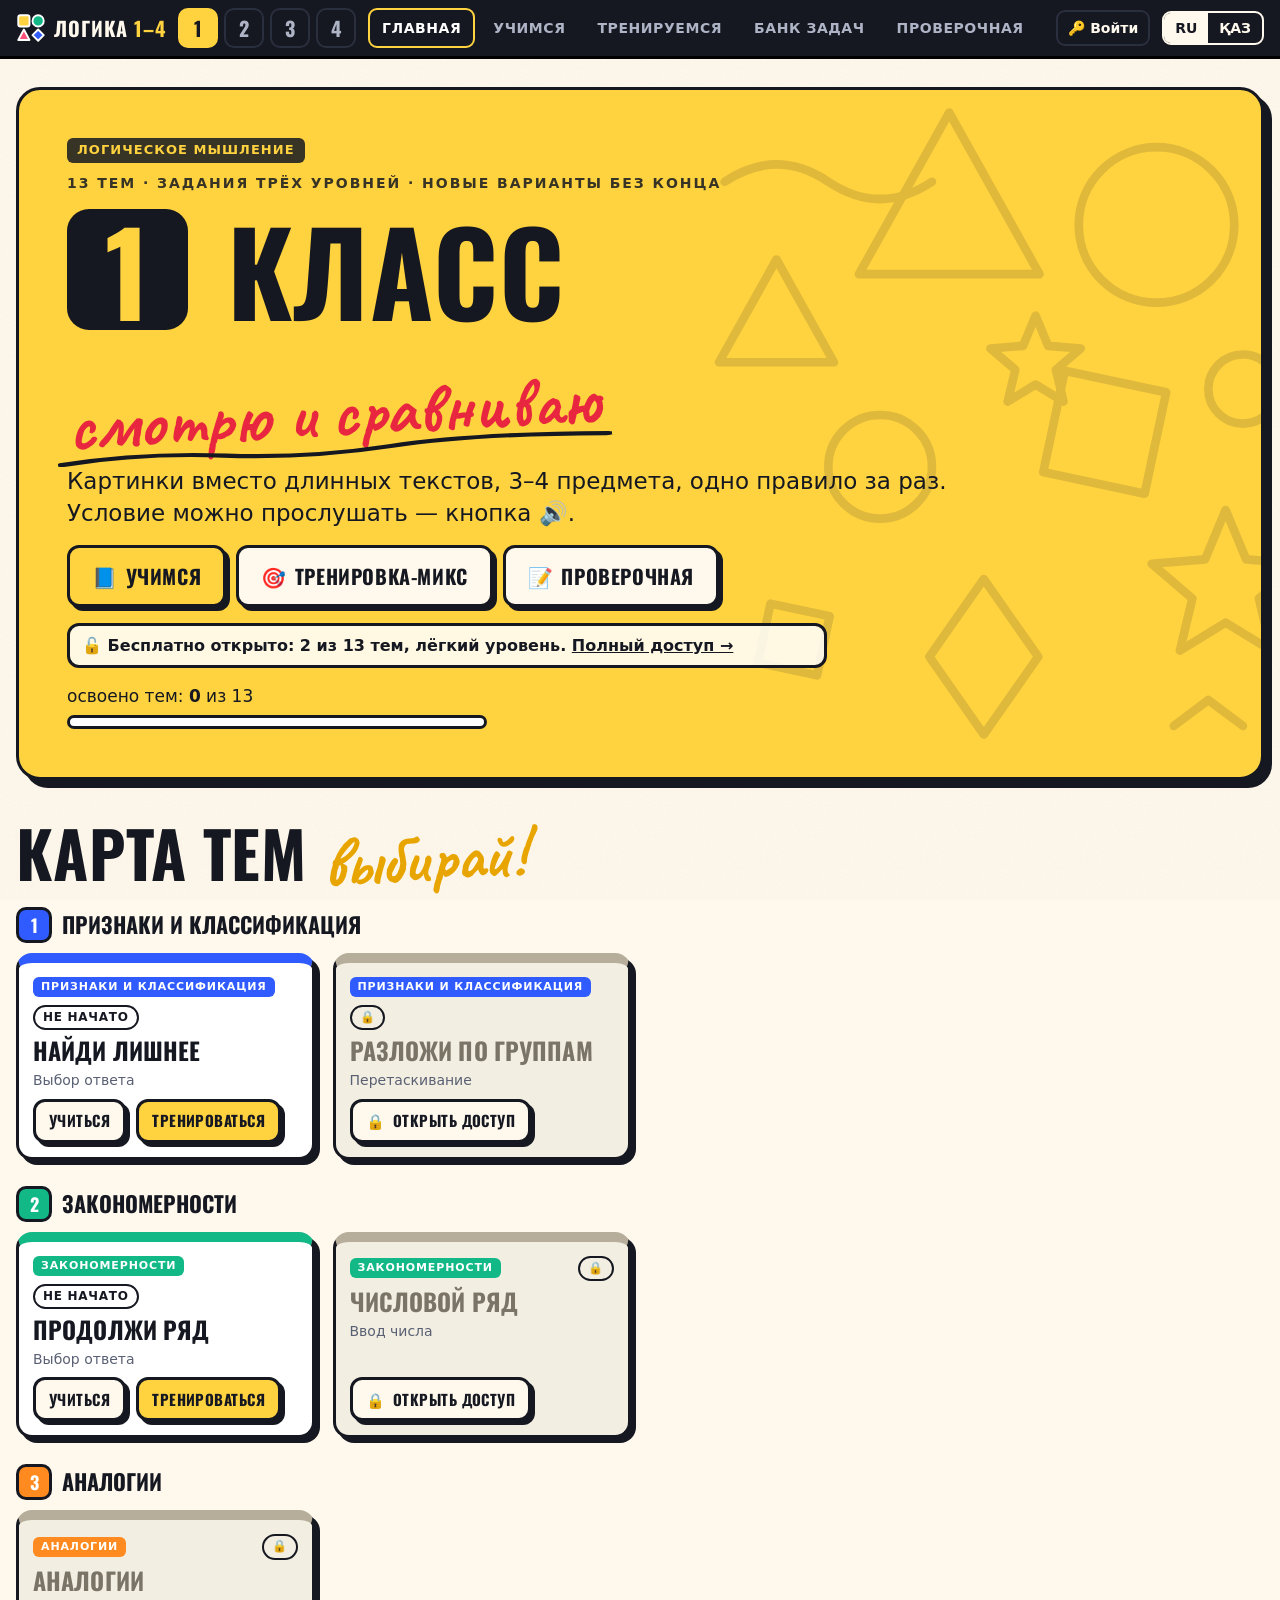
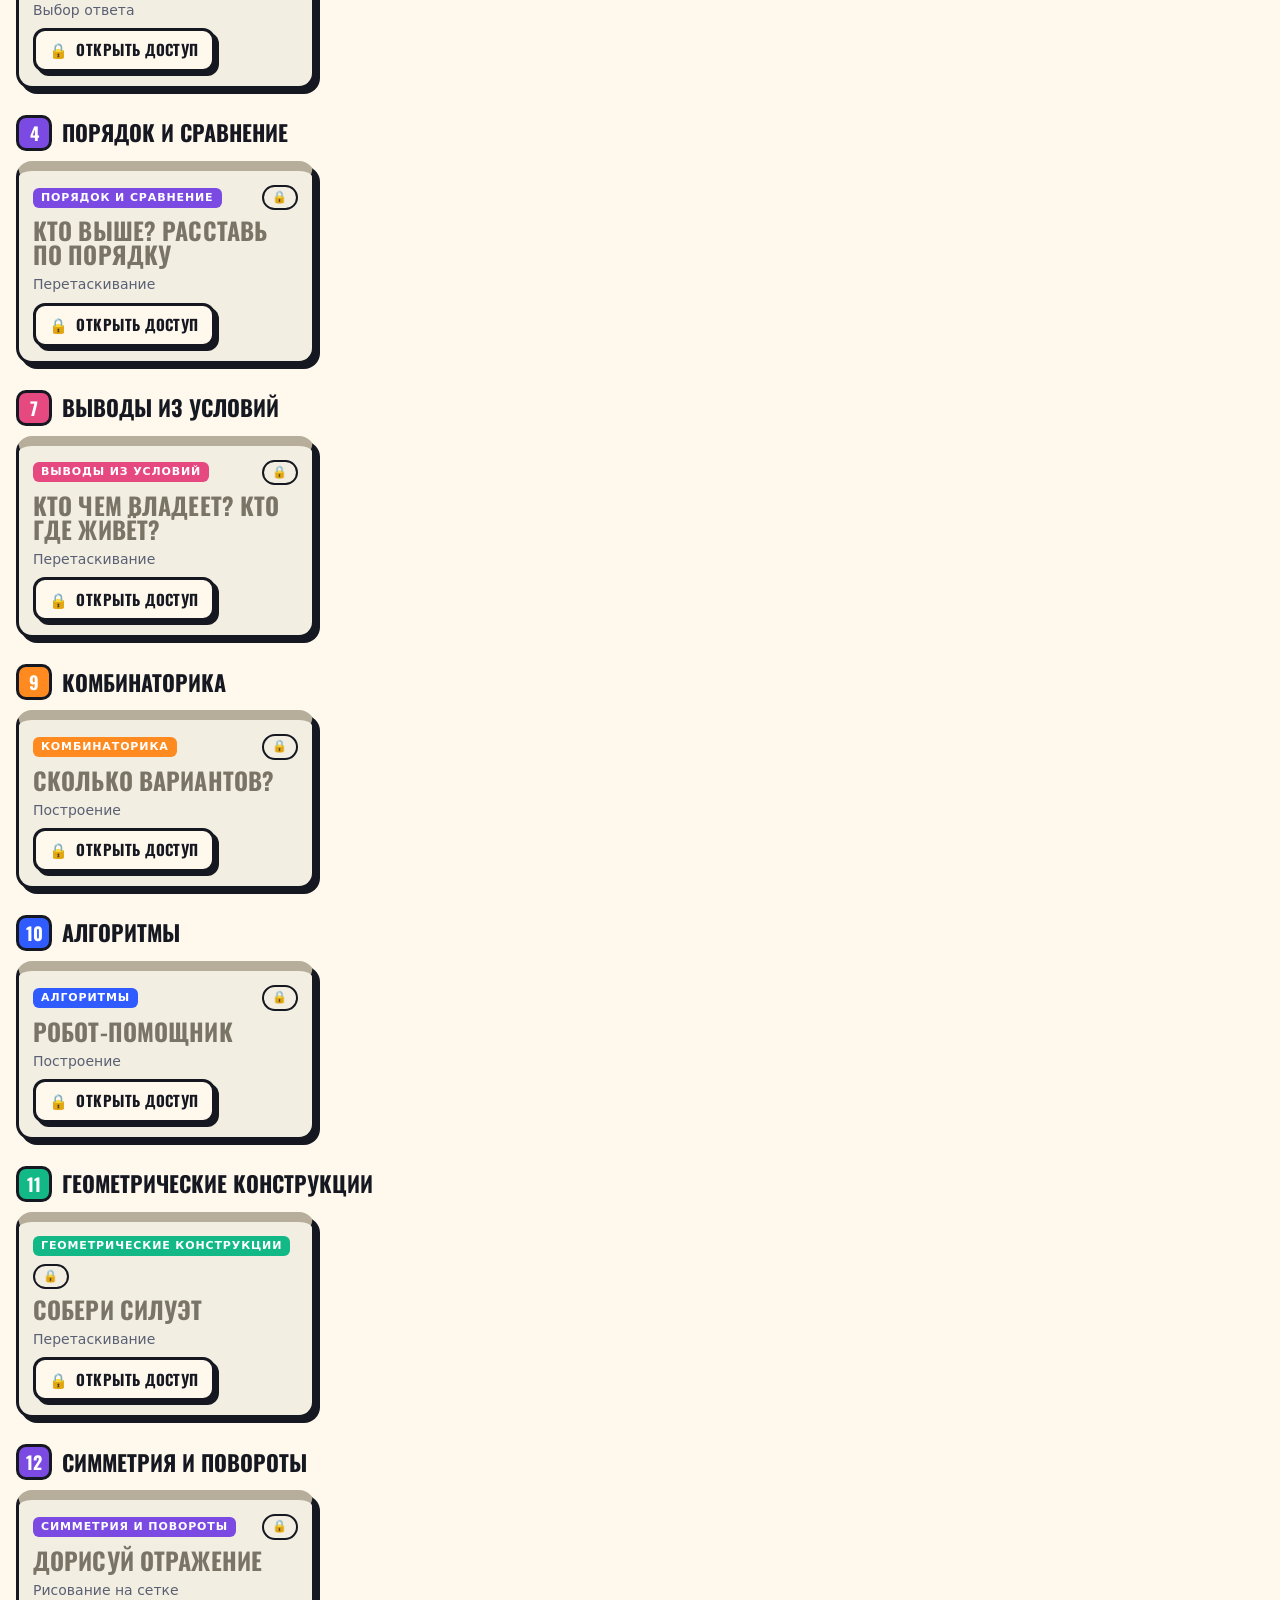
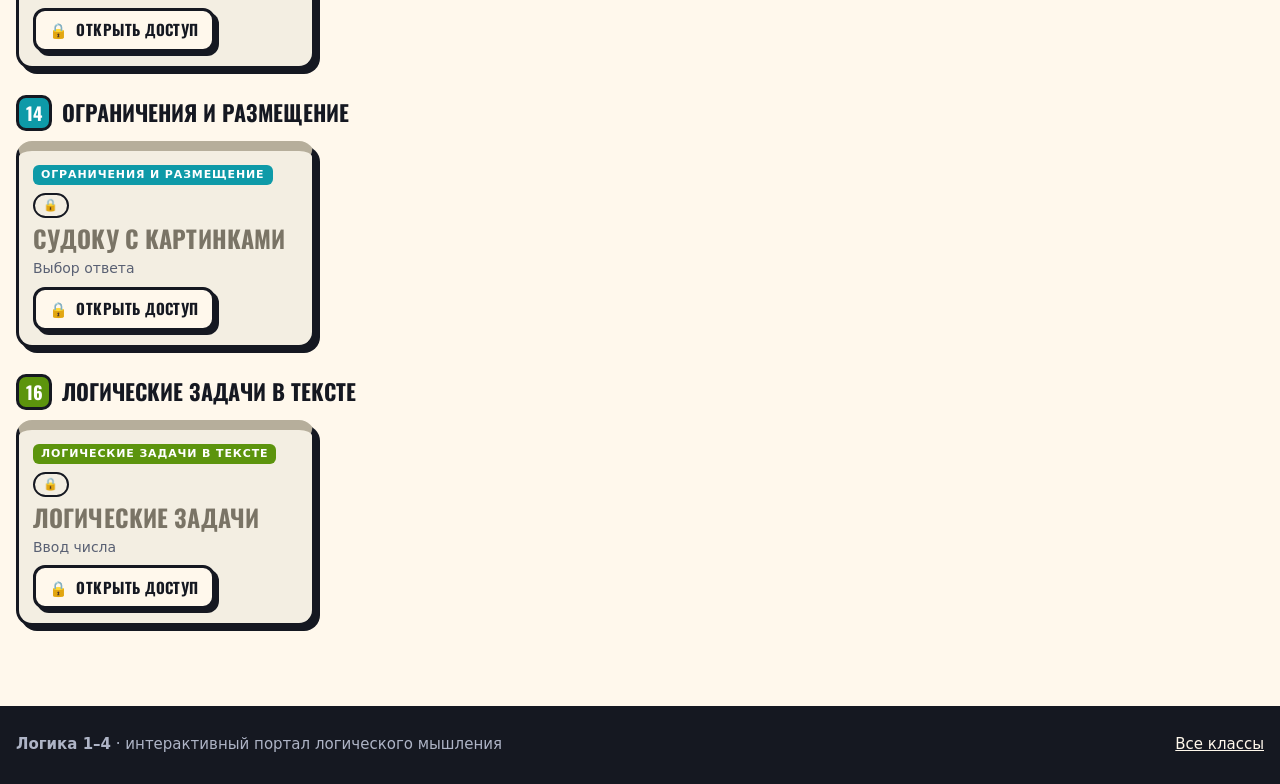
==== commit c3e23ccb: "Публикация открытой части сайта" ====
--- a/1/index.html
+++ b/1/index.html
@@ -14,7 +14,7 @@
 <body>
 <main class="page" id="view"></main>
 <footer><div class="in"><div><b>Логика 1–4</b> · <span class="ru">интерактивный портал логического мышления</span><span class="kz">логикалық ойлаудың интерактивті порталы</span></div>
-<div><a href="../teacher/index.html"><span class="ru">Презентация для учителей</span><span class="kz">Мұғалімдерге арналған презентация</span></a> · <a href="../index.html"><span class="ru">Все классы</span><span class="kz">Барлық сынып</span></a></div></div></footer>
+<div><a href="../index.html"><span class="ru">Все классы</span><span class="kz">Барлық сынып</span></a></div></div></footer>
 <script>window.GRADE = 1;</script>
 <script src="../assets/js/core.js?v=4"></script>
 <script src="../assets/js/shapes.js?v=4"></script>
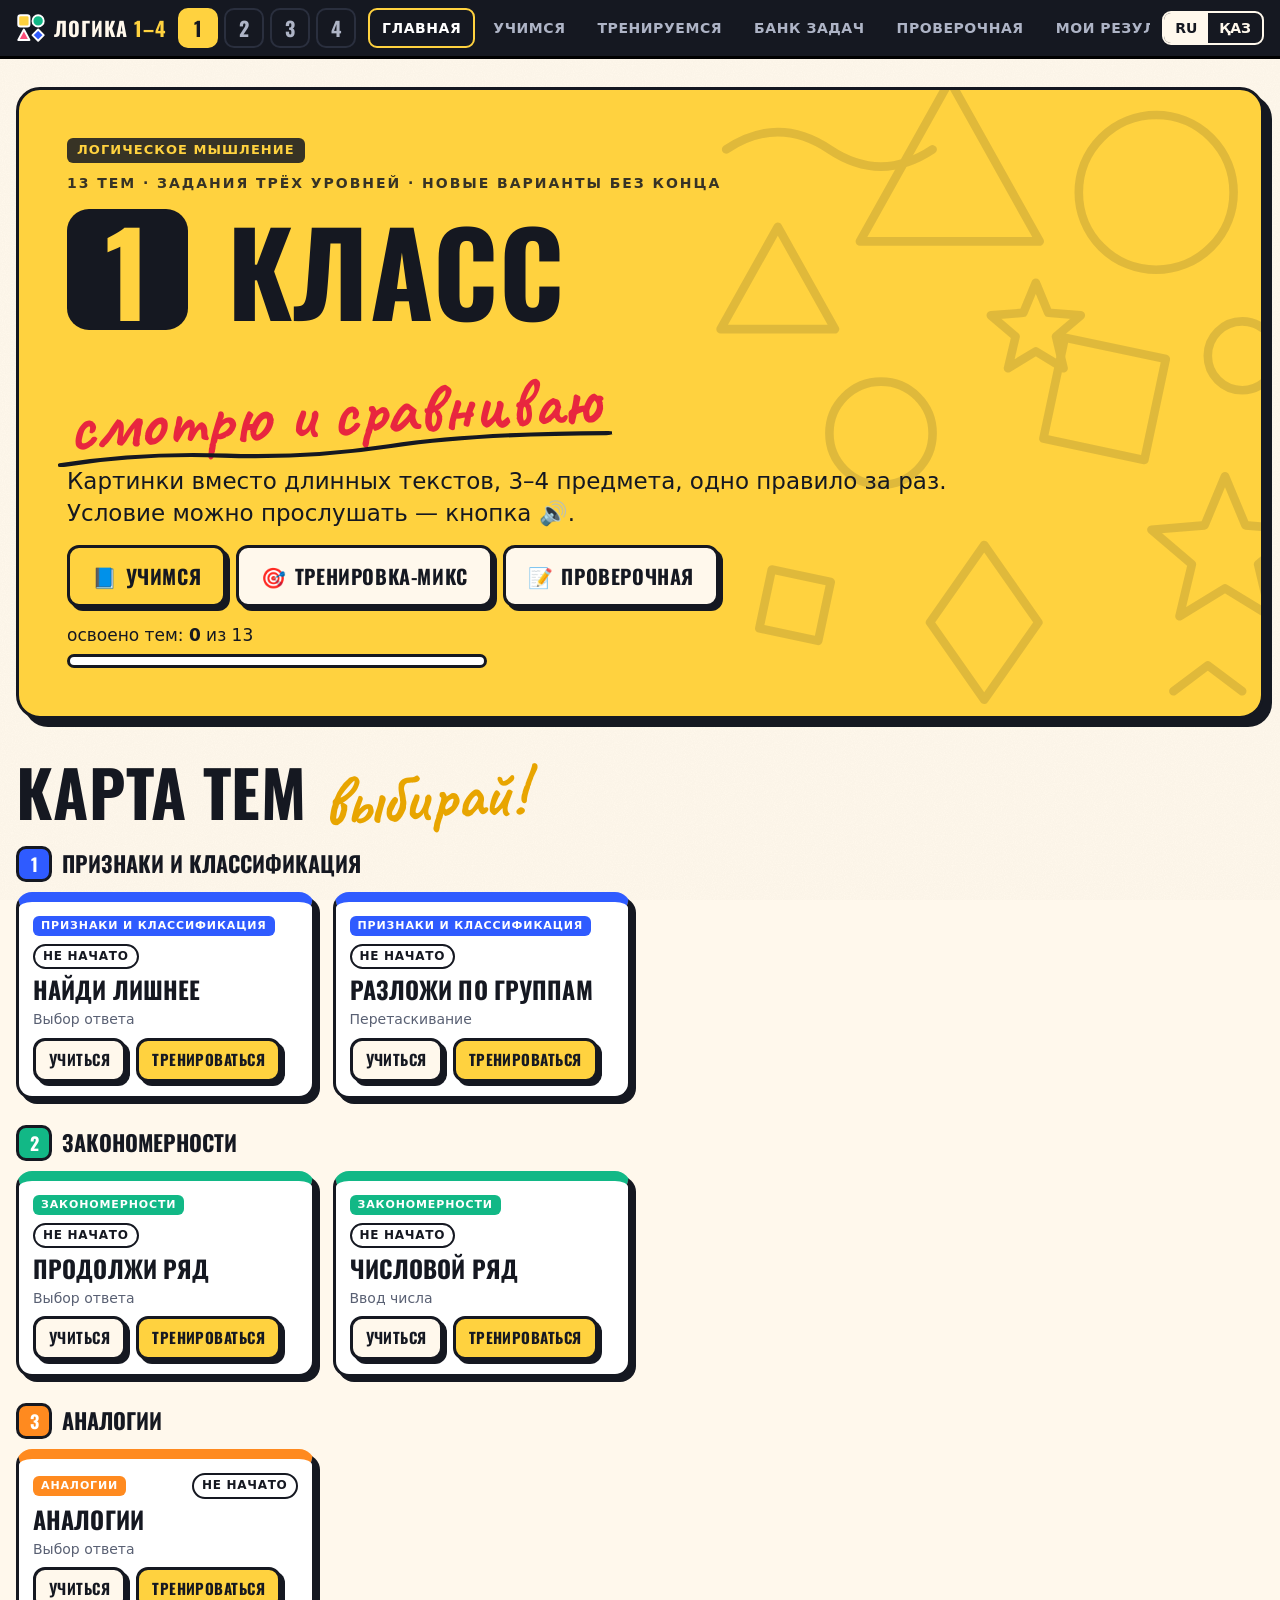
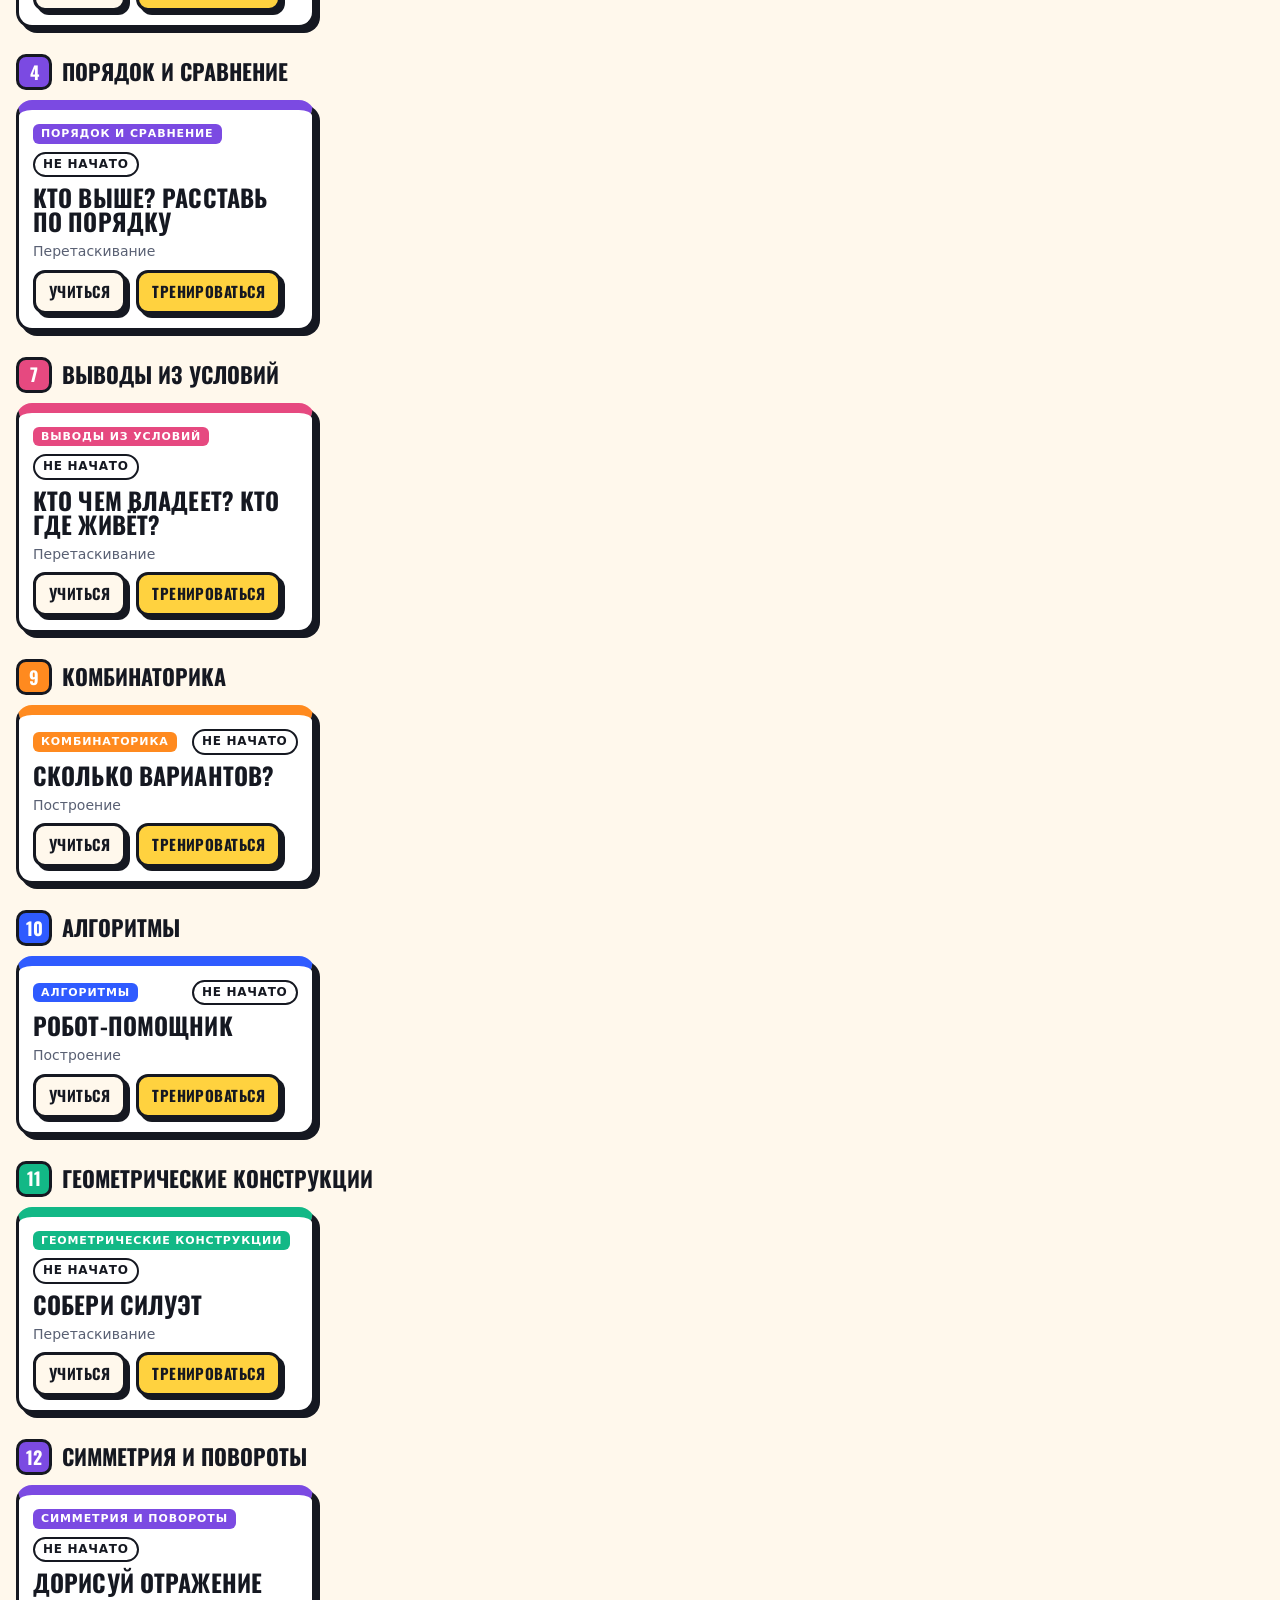
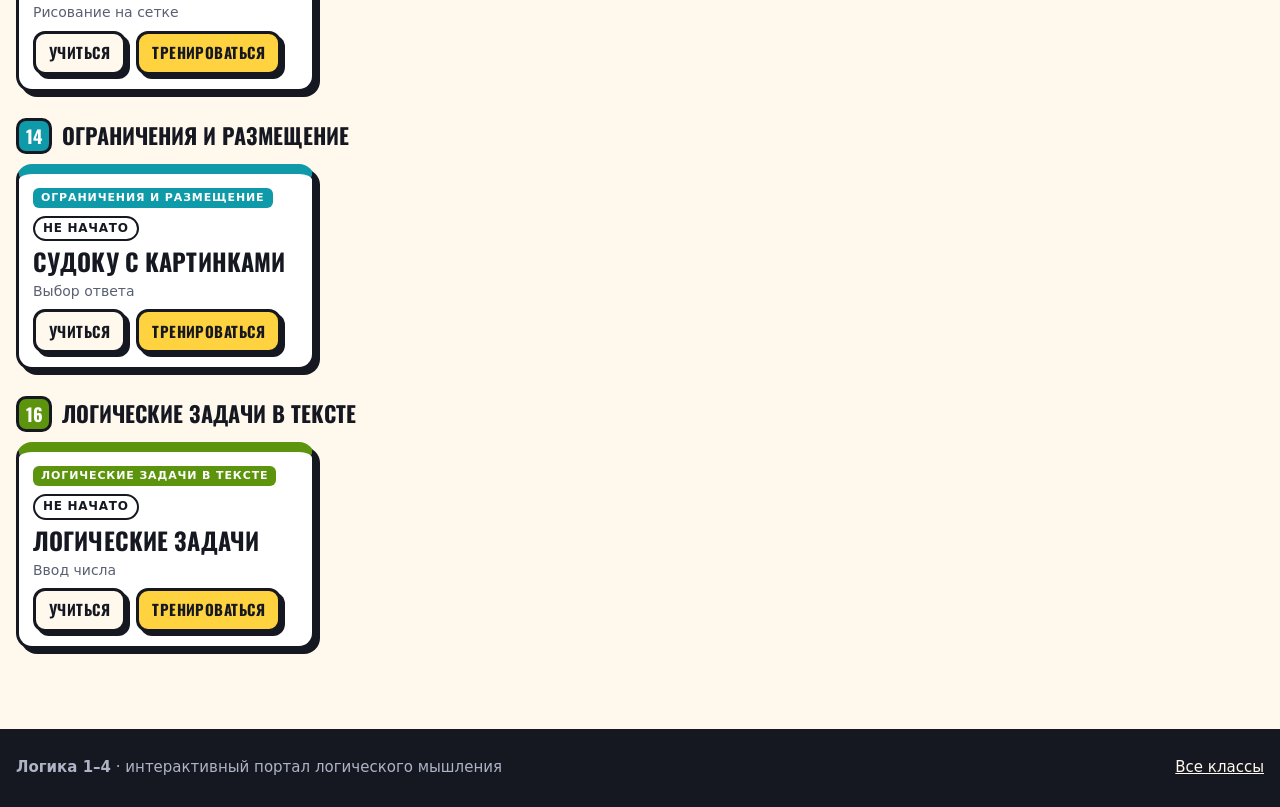
==== commit 95f4efec: "Публикация открытой части сайта" ====
--- a/1/index.html
+++ b/1/index.html
@@ -6,28 +6,28 @@
 <title>1 класс — Логика 1–4</title>
 <meta name="description" content="Логика для 1 класса: найди лишнее, закономерности, робот, судоку с картинками. Условие можно прослушать.">
 <link rel="icon" href="../assets/img/favicon.svg" type="image/svg+xml">
-<link rel="stylesheet" href="../assets/css/fonts.css?v=4">
-<link rel="stylesheet" href="../assets/css/style.css?v=4">
-<link rel="stylesheet" href="../assets/css/site.css?v=4">
-<link rel="stylesheet" href="../assets/css/print.css?v=4">
+<link rel="stylesheet" href="../assets/css/fonts.css?v=5">
+<link rel="stylesheet" href="../assets/css/style.css?v=5">
+<link rel="stylesheet" href="../assets/css/site.css?v=5">
+<link rel="stylesheet" href="../assets/css/print.css?v=5">
 </head>
 <body>
 <main class="page" id="view"></main>
 <footer><div class="in"><div><b>Логика 1–4</b> · <span class="ru">интерактивный портал логического мышления</span><span class="kz">логикалық ойлаудың интерактивті порталы</span></div>
 <div><a href="../index.html"><span class="ru">Все классы</span><span class="kz">Барлық сынып</span></a></div></div></footer>
-<script>window.GRADE = 1;</script>
-<script src="../assets/js/core.js?v=4"></script>
-<script src="../assets/js/shapes.js?v=4"></script>
-<script src="../assets/js/taskkit.js?v=4"></script>
-<script src="../assets/js/curriculum.js?v=4"></script>
-<script src="../assets/js/player.js?v=4"></script>
-<script src="../assets/js/tasks/t_classify.js?v=4"></script>
-<script src="../assets/js/tasks/t_patterns.js?v=4"></script>
-<script src="../assets/js/meta.js?v=4"></script>
-<script src="../assets/js/print.js?v=4"></script>
-<script src="../assets/js/config.js?v=4"></script>
-<script src="../assets/js/../vendor/supabase.js?v=4"></script>
-<script src="../assets/js/auth.js?v=4"></script>
-<script src="../assets/js/app.js?v=4"></script>
+<script>window.GRADE = 1; window.DEV_PREMIUM = ['../assets/js/tasks/t_order.js', '../assets/js/tasks/t_numbers.js', '../assets/js/tasks/t_space.js', '../assets/js/tasks/t_3d.js', '../assets/js/tasks/t_logic.js'];</script>
+<script src="../assets/js/core.js?v=5"></script>
+<script src="../assets/js/shapes.js?v=5"></script>
+<script src="../assets/js/taskkit.js?v=5"></script>
+<script src="../assets/js/curriculum.js?v=5"></script>
+<script src="../assets/js/player.js?v=5"></script>
+<script src="../assets/js/tasks/t_classify.js?v=5"></script>
+<script src="../assets/js/tasks/t_patterns.js?v=5"></script>
+<script src="../assets/js/meta.js?v=5"></script>
+<script src="../assets/js/print.js?v=5"></script>
+<script src="../assets/js/config.js?v=5"></script>
+<script src="../assets/js/../vendor/supabase.js?v=5"></script>
+<script src="../assets/js/auth.js?v=5"></script>
+<script src="../assets/js/app.js?v=5"></script>
 </body>
 </html>
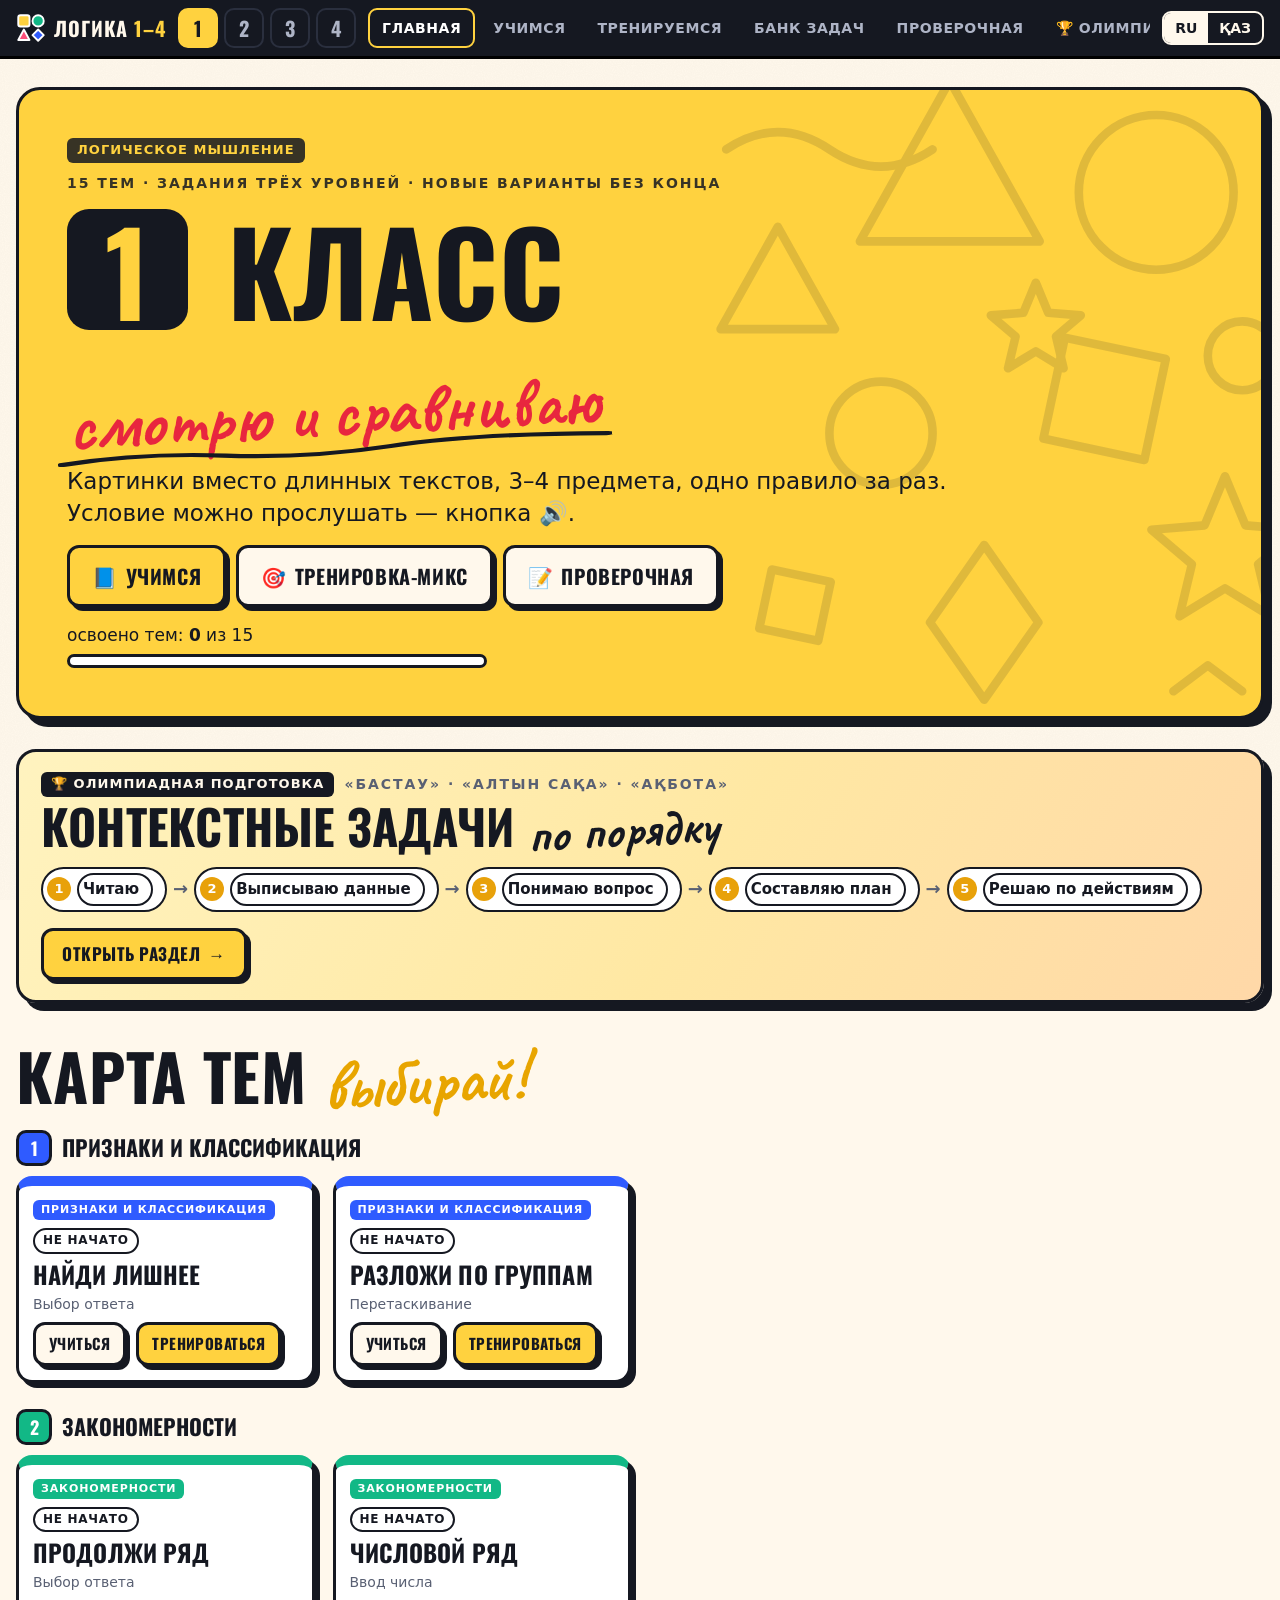
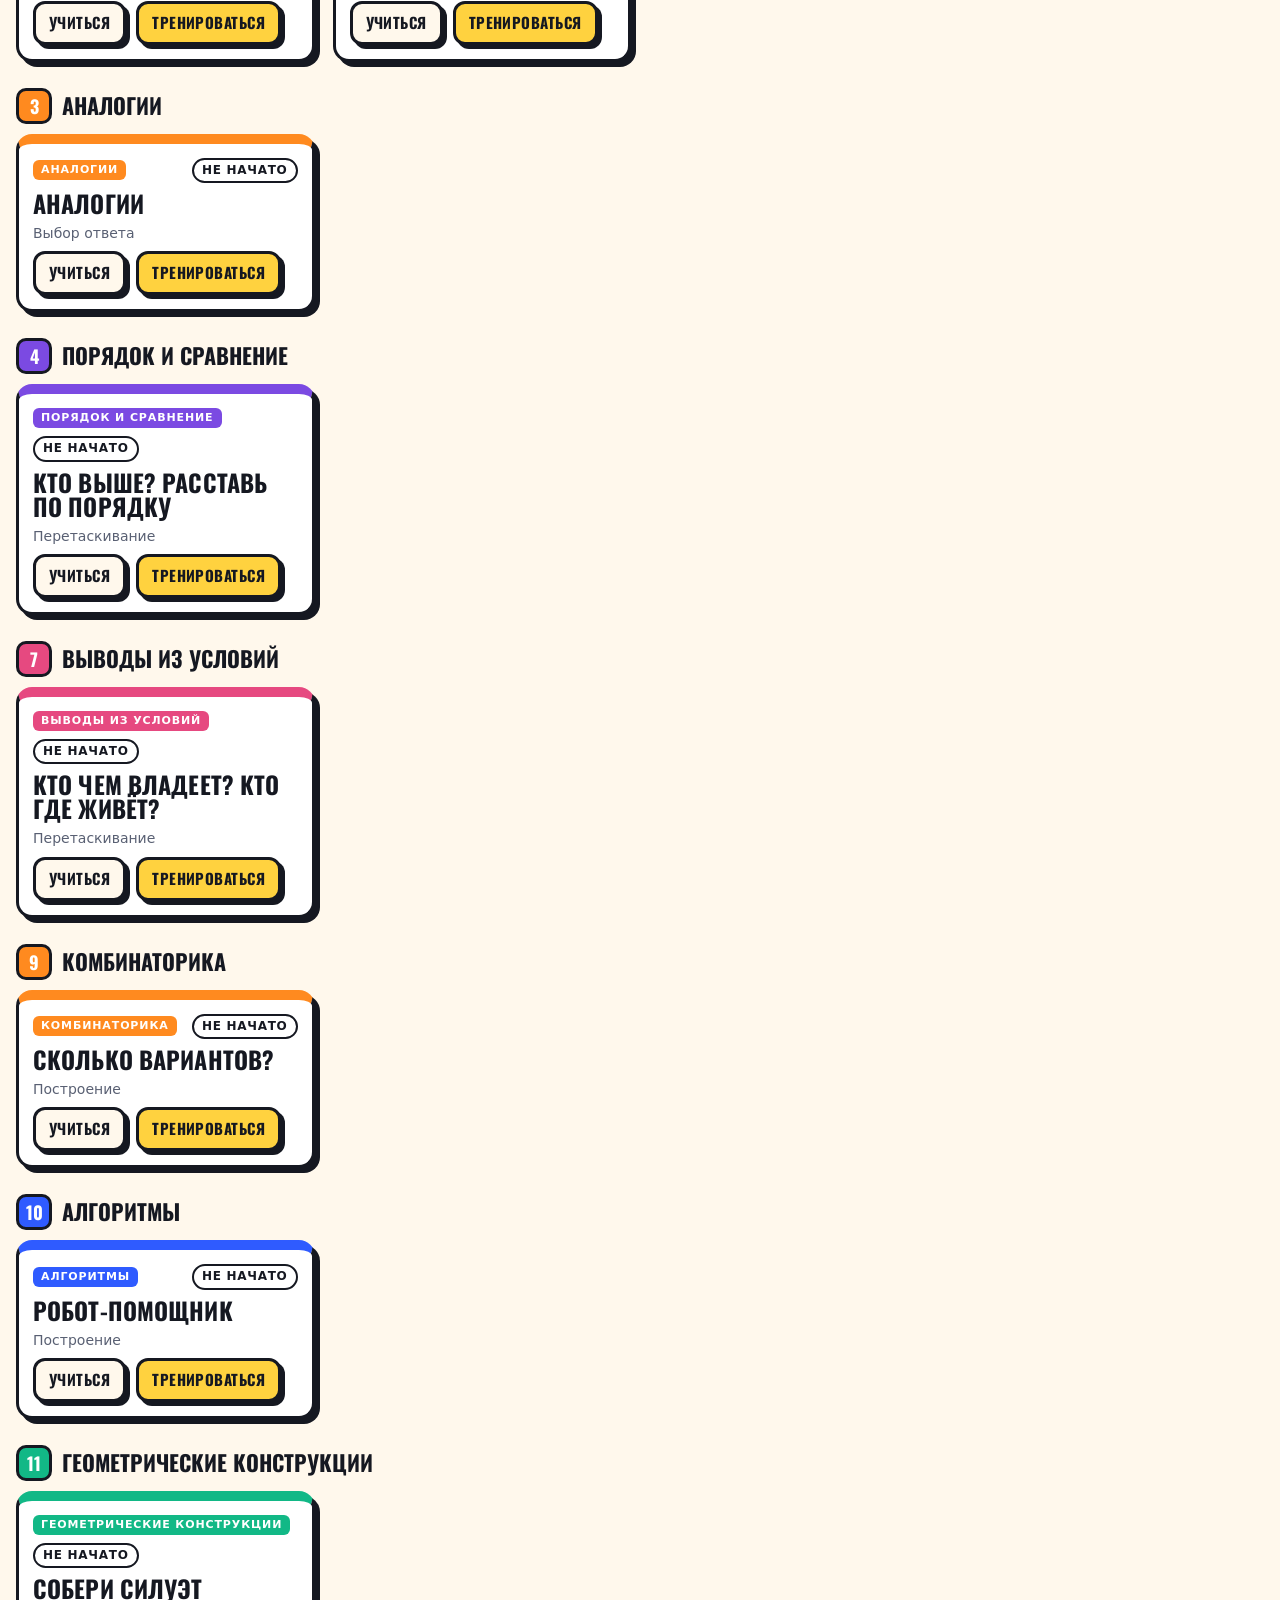
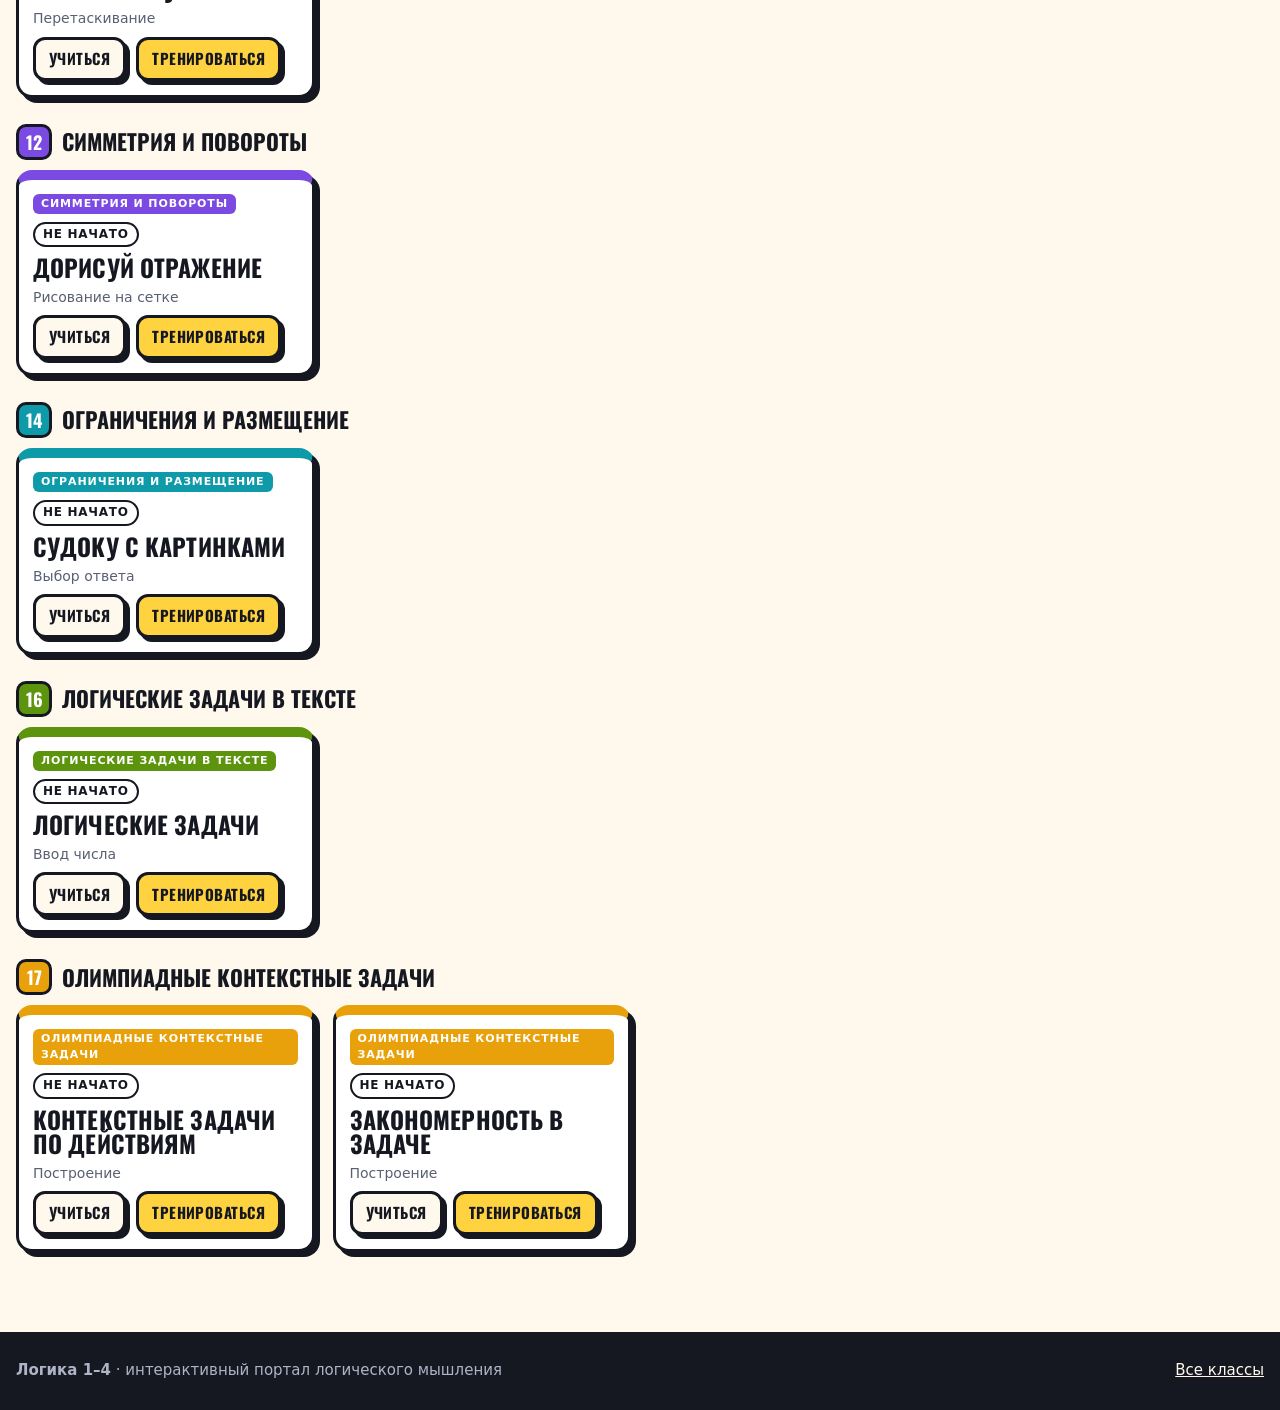
==== commit 410fdc74: "Публикация открытой части сайта" ====
--- a/1/index.html
+++ b/1/index.html
@@ -6,28 +6,28 @@
 <title>1 класс — Логика 1–4</title>
 <meta name="description" content="Логика для 1 класса: найди лишнее, закономерности, робот, судоку с картинками. Условие можно прослушать.">
 <link rel="icon" href="../assets/img/favicon.svg" type="image/svg+xml">
-<link rel="stylesheet" href="../assets/css/fonts.css?v=5">
-<link rel="stylesheet" href="../assets/css/style.css?v=5">
-<link rel="stylesheet" href="../assets/css/site.css?v=5">
-<link rel="stylesheet" href="../assets/css/print.css?v=5">
+<link rel="stylesheet" href="../assets/css/fonts.css?v=6">
+<link rel="stylesheet" href="../assets/css/style.css?v=6">
+<link rel="stylesheet" href="../assets/css/site.css?v=6">
+<link rel="stylesheet" href="../assets/css/print.css?v=6">
 </head>
 <body>
 <main class="page" id="view"></main>
 <footer><div class="in"><div><b>Логика 1–4</b> · <span class="ru">интерактивный портал логического мышления</span><span class="kz">логикалық ойлаудың интерактивті порталы</span></div>
 <div><a href="../index.html"><span class="ru">Все классы</span><span class="kz">Барлық сынып</span></a></div></div></footer>
-<script>window.GRADE = 1; window.DEV_PREMIUM = ['../assets/js/tasks/t_order.js', '../assets/js/tasks/t_numbers.js', '../assets/js/tasks/t_space.js', '../assets/js/tasks/t_3d.js', '../assets/js/tasks/t_logic.js'];</script>
-<script src="../assets/js/core.js?v=5"></script>
-<script src="../assets/js/shapes.js?v=5"></script>
-<script src="../assets/js/taskkit.js?v=5"></script>
-<script src="../assets/js/curriculum.js?v=5"></script>
-<script src="../assets/js/player.js?v=5"></script>
-<script src="../assets/js/tasks/t_classify.js?v=5"></script>
-<script src="../assets/js/tasks/t_patterns.js?v=5"></script>
-<script src="../assets/js/meta.js?v=5"></script>
-<script src="../assets/js/print.js?v=5"></script>
-<script src="../assets/js/config.js?v=5"></script>
-<script src="../assets/js/../vendor/supabase.js?v=5"></script>
-<script src="../assets/js/auth.js?v=5"></script>
-<script src="../assets/js/app.js?v=5"></script>
+<script>window.GRADE = 1; window.DEV_PREMIUM = ['../assets/js/tasks/t_order.js', '../assets/js/tasks/t_numbers.js', '../assets/js/tasks/t_space.js', '../assets/js/tasks/t_3d.js', '../assets/js/tasks/t_logic.js', '../assets/js/tasks/t_olymp.js'];</script>
+<script src="../assets/js/core.js?v=6"></script>
+<script src="../assets/js/shapes.js?v=6"></script>
+<script src="../assets/js/taskkit.js?v=6"></script>
+<script src="../assets/js/curriculum.js?v=6"></script>
+<script src="../assets/js/player.js?v=6"></script>
+<script src="../assets/js/tasks/t_classify.js?v=6"></script>
+<script src="../assets/js/tasks/t_patterns.js?v=6"></script>
+<script src="../assets/js/meta.js?v=6"></script>
+<script src="../assets/js/print.js?v=6"></script>
+<script src="../assets/js/config.js?v=6"></script>
+<script src="../assets/js/../vendor/supabase.js?v=6"></script>
+<script src="../assets/js/auth.js?v=6"></script>
+<script src="../assets/js/app.js?v=6"></script>
 </body>
 </html>
--- a/assets/css/style.css
+++ b/assets/css/style.css
@@ -448,3 +448,89 @@
   .river{grid-template-columns:1fr 1fr 1fr}.rit,.farmer{font-size:34px}.boat{font-size:44px}
   .scene{width:200px;height:200px}
 }
+
+/* ================= ОЛИМПИАДНЫЕ КОНТЕКСТНЫЕ ЗАДАЧИ (t_olymp.js) ================= */
+.cxq .w{border-radius:6px;padding:0 1px;transition:background .15s}
+.cxq.st1 .w{cursor:pointer}
+.cxq.st1 .w:hover{background:#EEF2FF}
+.cxq .w.miss{animation:shake .35s;background:#FFE0E8}
+.cxq .w.d.on{background:var(--yellow);box-shadow:0 0 0 2px var(--ink) inset;padding:0 5px;font-weight:800}
+.cxq .w.d.on.xout{background:#E9ECEF;color:var(--mute);text-decoration:line-through 3px var(--red);box-shadow:0 0 0 2px var(--mute) inset}
+.cx{width:100%;display:flex;flex-direction:column;gap:14px}
+.cxbar{list-style:none;display:flex;gap:6px;flex-wrap:wrap}
+.cxbar li{flex:1;min-width:110px;display:flex;align-items:center;gap:8px;padding:8px 12px;border:3px solid var(--line);border-radius:12px;background:#fff;font-family:var(--f-disp);font-weight:700;text-transform:uppercase;font-size:15px;opacity:.5}
+.cxbar li b{width:26px;height:26px;border-radius:50%;background:var(--ink);color:#fff;display:grid;place-items:center;font-size:14px;flex:none}
+.cxbar li.on{opacity:1;background:var(--yellow);box-shadow:3px 3px 0 var(--line)}
+.cxbar li.done{opacity:1;background:#D3F9E8}
+.cxbar li.done b{background:var(--green)}
+.cxs{border:3px dashed #D9D2C2;border-radius:16px;padding:12px 14px;animation:rise .3s ease}
+.cxs.cur{border:3px solid var(--line);background:#FFFDF6}
+.cxh{display:flex;align-items:center;gap:10px;font-family:var(--f-disp);font-weight:700;text-transform:uppercase;font-size:19px;margin-bottom:8px}
+.cxh b{width:32px;height:32px;border-radius:9px;background:#E8A10A;color:#fff;display:grid;place-items:center;border:2px solid var(--ink)}
+.cxp{font-size:17px;margin-bottom:6px}
+.cxcount{font-weight:700}
+.cxx{display:block;background:#FFF3BF;border:2px solid var(--ink);border-radius:10px;padding:8px 12px}
+.cxfind .choice,.cxrule .choice{min-height:56px;font-weight:700;font-size:17px;text-align:left}
+.cxslots{display:flex;flex-direction:column;gap:8px;margin:8px 0}
+.cxslot{display:flex;align-items:center;gap:10px;min-height:48px;border:3px dashed #BDB6A6;border-radius:12px;padding:6px 12px;font-weight:700;color:var(--mute)}
+.cxslot b{font-family:var(--f-disp);font-size:22px}
+.cxslot.full{border-style:solid;border-color:var(--ink);background:#D3F9E8;color:var(--ink);animation:pop .3s}
+.cxpool{display:flex;gap:10px;flex-wrap:wrap}
+.cxstep{border:3px solid var(--line);border-radius:12px;background:#fff;box-shadow:3px 3px 0 var(--line);padding:10px 14px;font-weight:700;font-size:16px;text-align:left}
+.cxstep.miss{animation:shake .35s;background:#FFF3BF}.cxstep.bad{background:#FFC2D1;text-decoration:line-through}
+.cxwork{display:flex;flex-direction:column;gap:10px;align-items:stretch}
+.cxrow{display:flex;align-items:center;gap:10px;flex-wrap:wrap;border-bottom:2px solid #EEE7D8;padding-bottom:8px}
+.cxrow .n{font-family:var(--f-disp);font-weight:700;font-size:24px}
+.cxrow .t{flex:1;min-width:180px;font-weight:600}
+.cxrow .e{font-family:var(--f-mono);font-weight:700;font-size:24px;white-space:nowrap}
+.cxrow .numf{background:#FFF3BF;border:3px solid var(--line);height:56px}
+.cxwork .ansline{justify-content:center;margin-top:6px}
+.cxunit{font-size:20px;text-transform:none}
+.cxwork .keypad{align-self:center}
+.cxtabw{overflow-x:auto;max-width:100%}
+.cxtab{border-collapse:collapse;margin:0 auto}
+.cxtab th,.cxtab td{border:3px solid var(--line);padding:4px;text-align:center;min-width:64px;height:62px;font-family:var(--f-disp);font-weight:700;font-size:26px}
+.cxtab th{background:var(--ink);color:#fff;font-size:15px;text-transform:uppercase;padding:4px 10px}
+.cxtab tr.cl td{height:auto;font-size:14px;border-width:0 0 0 0;color:var(--mute);text-transform:uppercase}
+.cxtab tr.cl th{background:none;border:0}
+.cxtab .gv{display:block;background:#E7F5FF;border-radius:8px;padding:8px 4px}
+.cxtab .numf{min-width:56px;height:54px;font-size:28px;background:#FFF3BF}
+.cxpaper{width:100%;display:flex;flex-direction:column;gap:9px}
+.cxpl{display:flex;align-items:flex-end;gap:8px;font-size:16px}
+.cxpl i{flex:1;border-bottom:2px solid #151821;height:22px}
+.cxpl.sol i{display:none}
+.cxtab.paper th,.cxtab.paper td{height:40px;min-width:46px;font-size:18px}
+
+/* ================= РАЗДЕЛ «ОЛИМПИАДА» ================= */
+.olyband{position:relative;margin:30px 0 0;padding:20px 22px;border:3px solid var(--line);border-radius:20px;background:linear-gradient(120deg,#FFF3BF 0%,#FFE8A3 55%,#FFD8A8 100%);box-shadow:8px 8px 0 var(--line);display:flex;gap:16px;align-items:center;justify-content:space-between;flex-wrap:wrap}
+.olyband h2{font-size:clamp(28px,4vw,48px);margin:6px 0 10px}
+.obsteps{display:flex;gap:6px;flex-wrap:wrap;align-items:center}
+.obsteps span{display:inline-flex;align-items:center;gap:6px;background:#fff;border:2px solid var(--ink);border-radius:999px;padding:4px 12px 4px 4px;font-weight:700;font-size:15px}
+.obsteps span b{width:24px;height:24px;border-radius:50%;background:#E8A10A;color:#fff;display:grid;place-items:center;font-size:13px}
+.obsteps i{font-style:normal;font-weight:700;color:var(--mute)}
+.obsteps.big span{font-size:18px;padding:6px 16px 6px 6px}.obsteps.big span b{width:30px;height:30px;font-size:16px}
+.olyhero{padding:6px 0}
+.olyhero h2{margin:8px 0 12px}
+.olyhero .obsteps{margin-top:16px}
+.omode{text-decoration:none;display:block;transition:transform .1s}
+.omode:hover{transform:translate(-2px,-2px);box-shadow:8px 8px 0 var(--line)}
+.om-i{font-size:44px}
+.omode h3{margin:6px 0 8px}
+.olylist .disp{font-size:26px}
+.olylist p{margin-top:6px}
+.oscore{font-size:34px;margin-left:auto}.oscore small{font-size:15px;color:var(--mute);text-transform:none}
+.oboard{display:flex;flex-direction:column;gap:10px;margin-top:14px}
+.orow{display:grid;grid-template-columns:minmax(150px,1.6fr) repeat(6,minmax(54px,1fr));gap:8px;align-items:stretch}
+.otopic{border:3px solid var(--line);border-left:12px solid var(--dc);border-radius:12px;background:#fff;padding:8px 12px;font-weight:700;display:flex;align-items:center}
+.ocell{border:3px solid var(--line);border-radius:12px;background:var(--yellow);box-shadow:4px 4px 0 var(--line);font-family:var(--f-disp);font-weight:700;font-size:26px;min-height:62px}
+.ocell.cur{background:#fff;outline:4px solid var(--blue)}
+.ocell.ok{background:#B2F2D6;box-shadow:none}.ocell.no{background:#FFC2D1;box-shadow:none;text-decoration:line-through}
+.ohand{display:grid;grid-template-columns:repeat(auto-fill,minmax(240px,1fr));gap:16px;margin-top:14px}
+.ocard b{display:block;font-size:20px;margin:4px 0}
+.ocard .btns{margin-top:10px}
+@media (max-width:640px){
+  .orow{grid-template-columns:repeat(6,1fr)}.otopic{grid-column:1/-1}
+  .ocell{font-size:20px;min-height:52px}
+  .cxbar li{min-width:calc(50% - 6px);font-size:13px}
+  .cxtab th,.cxtab td{min-width:48px;height:52px;font-size:20px}
+}
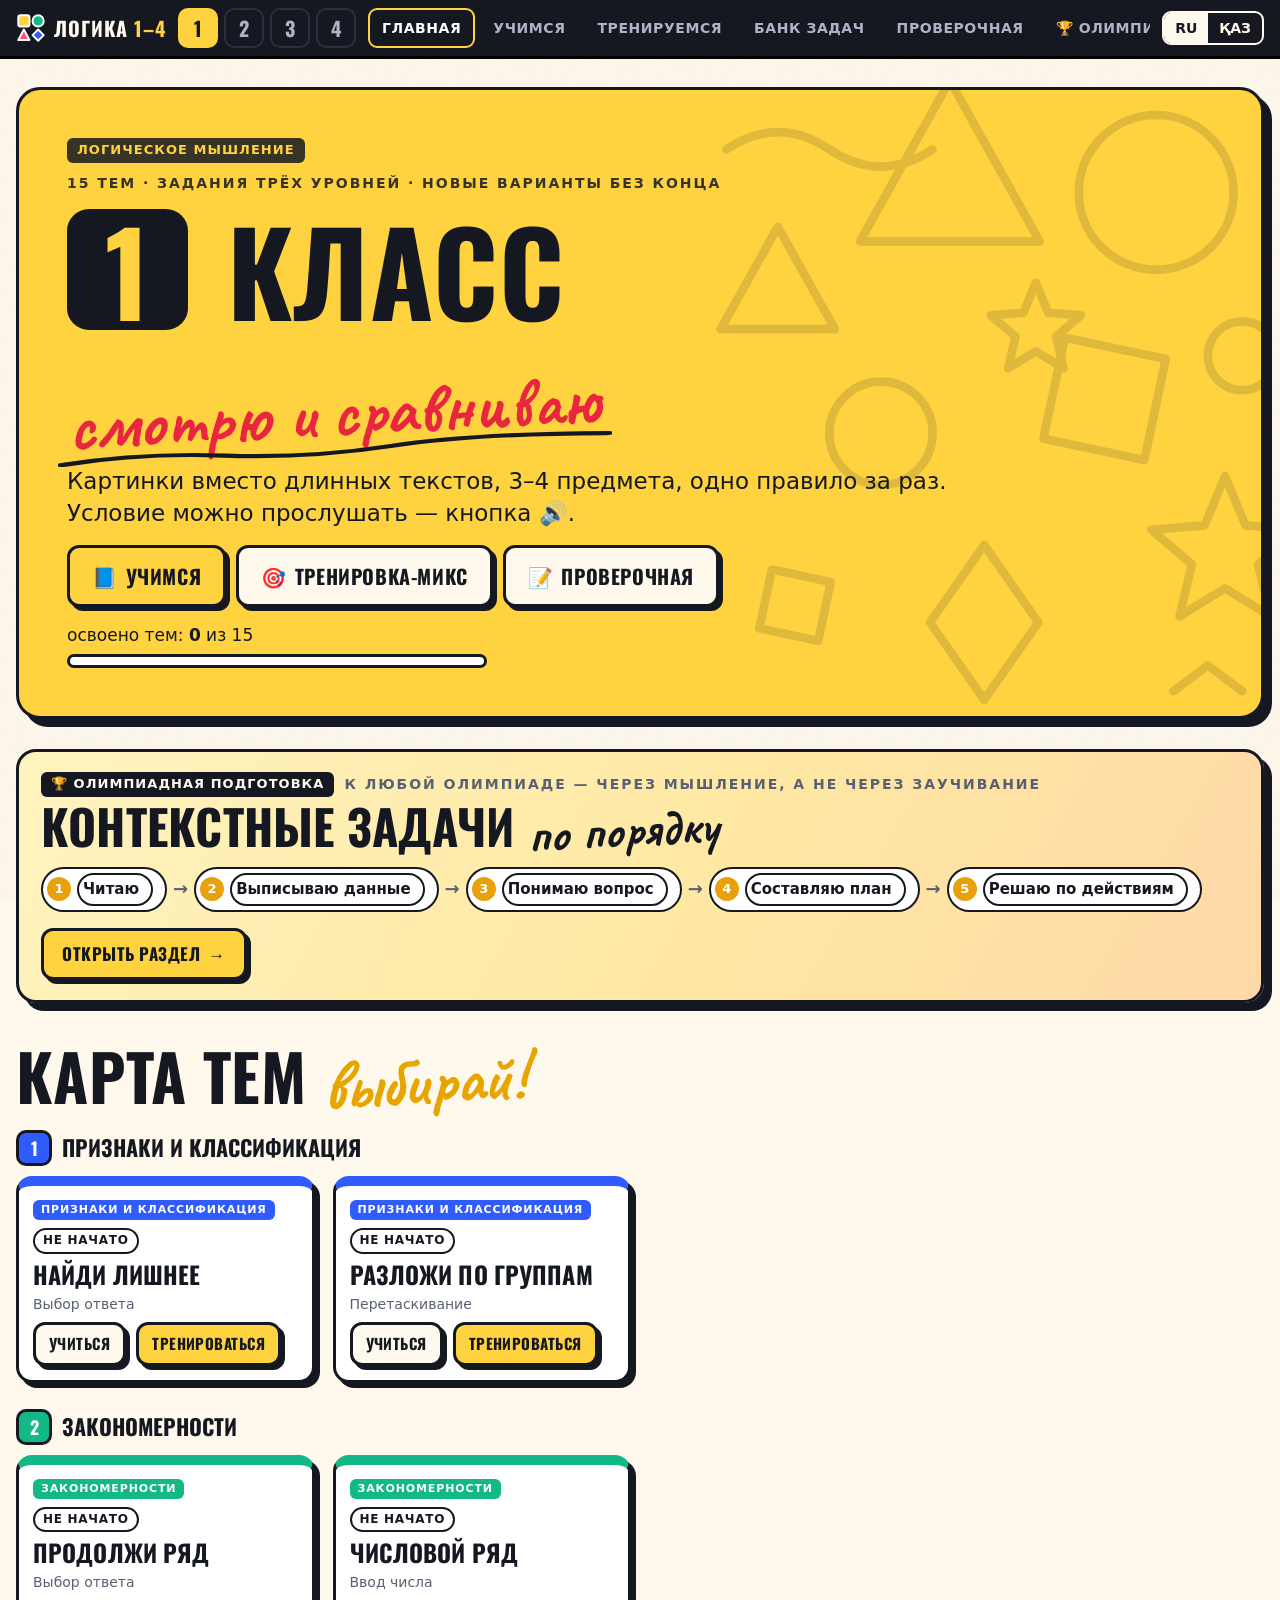
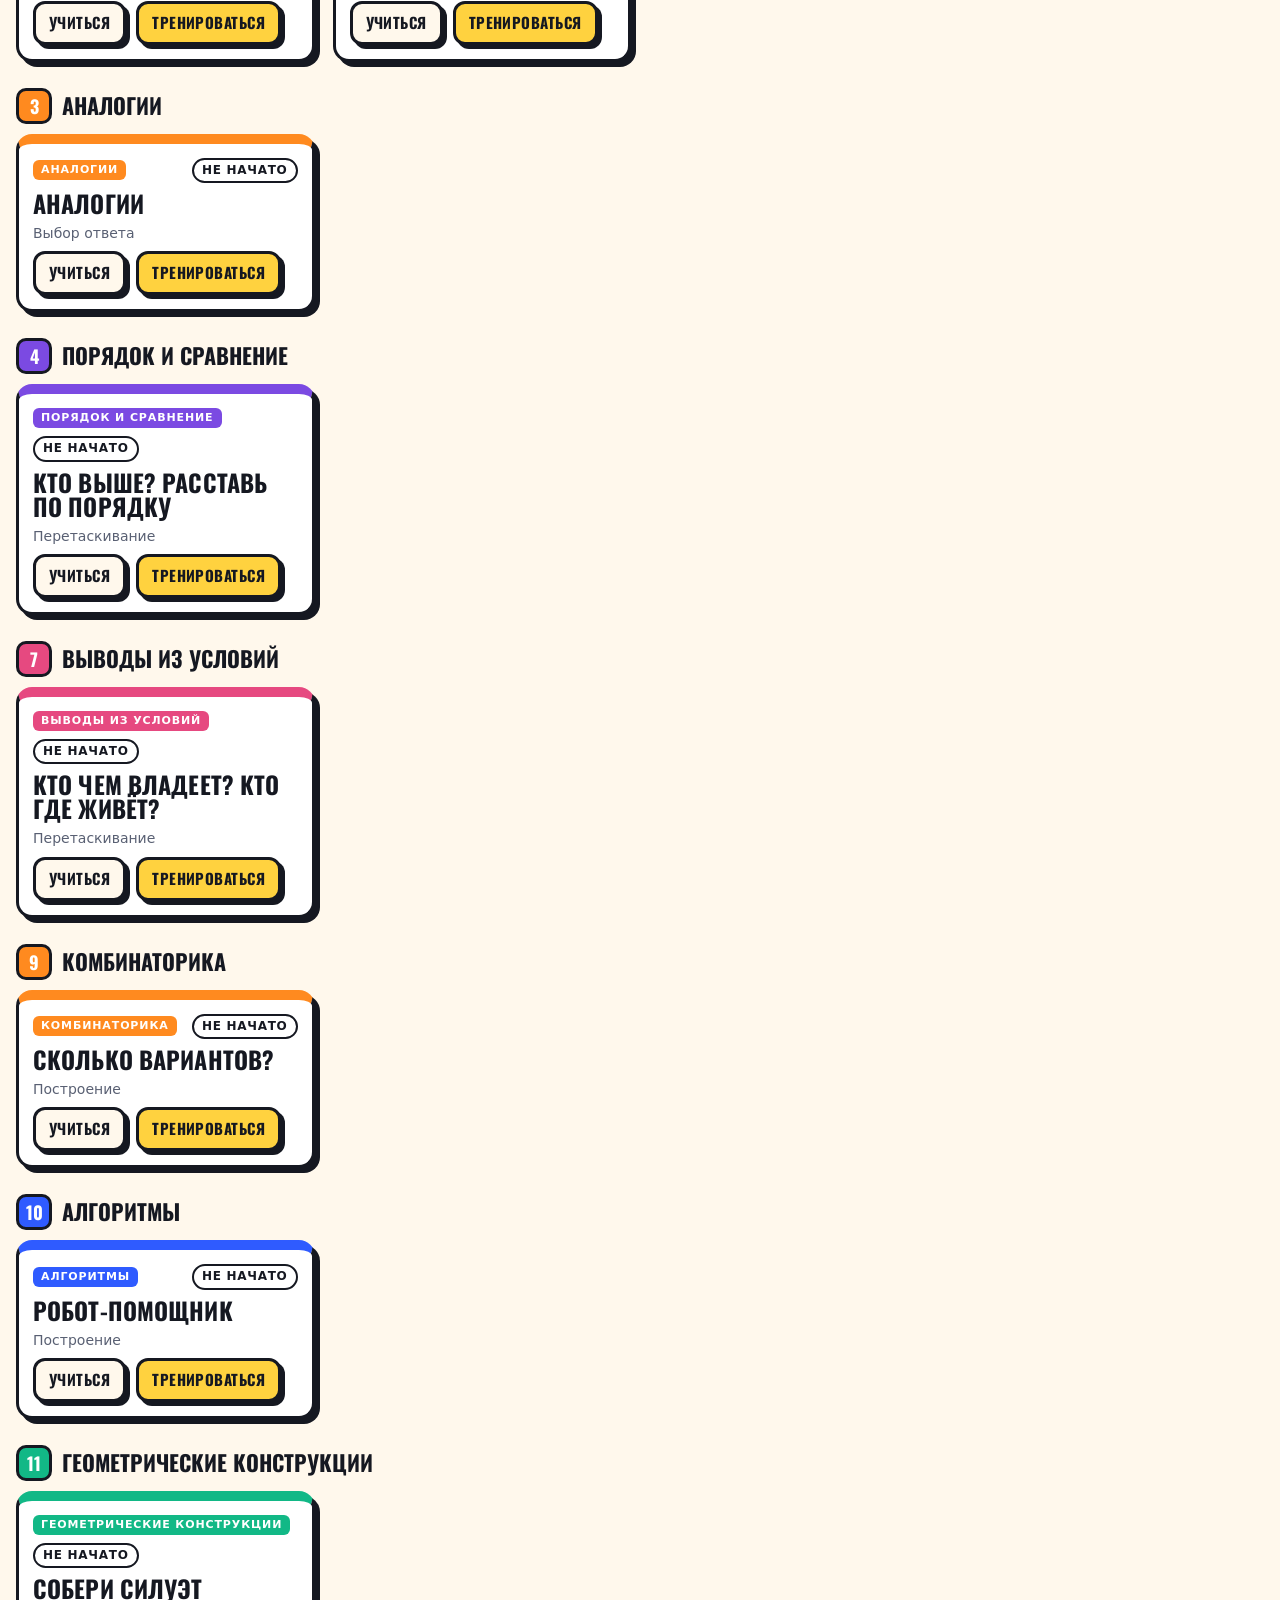
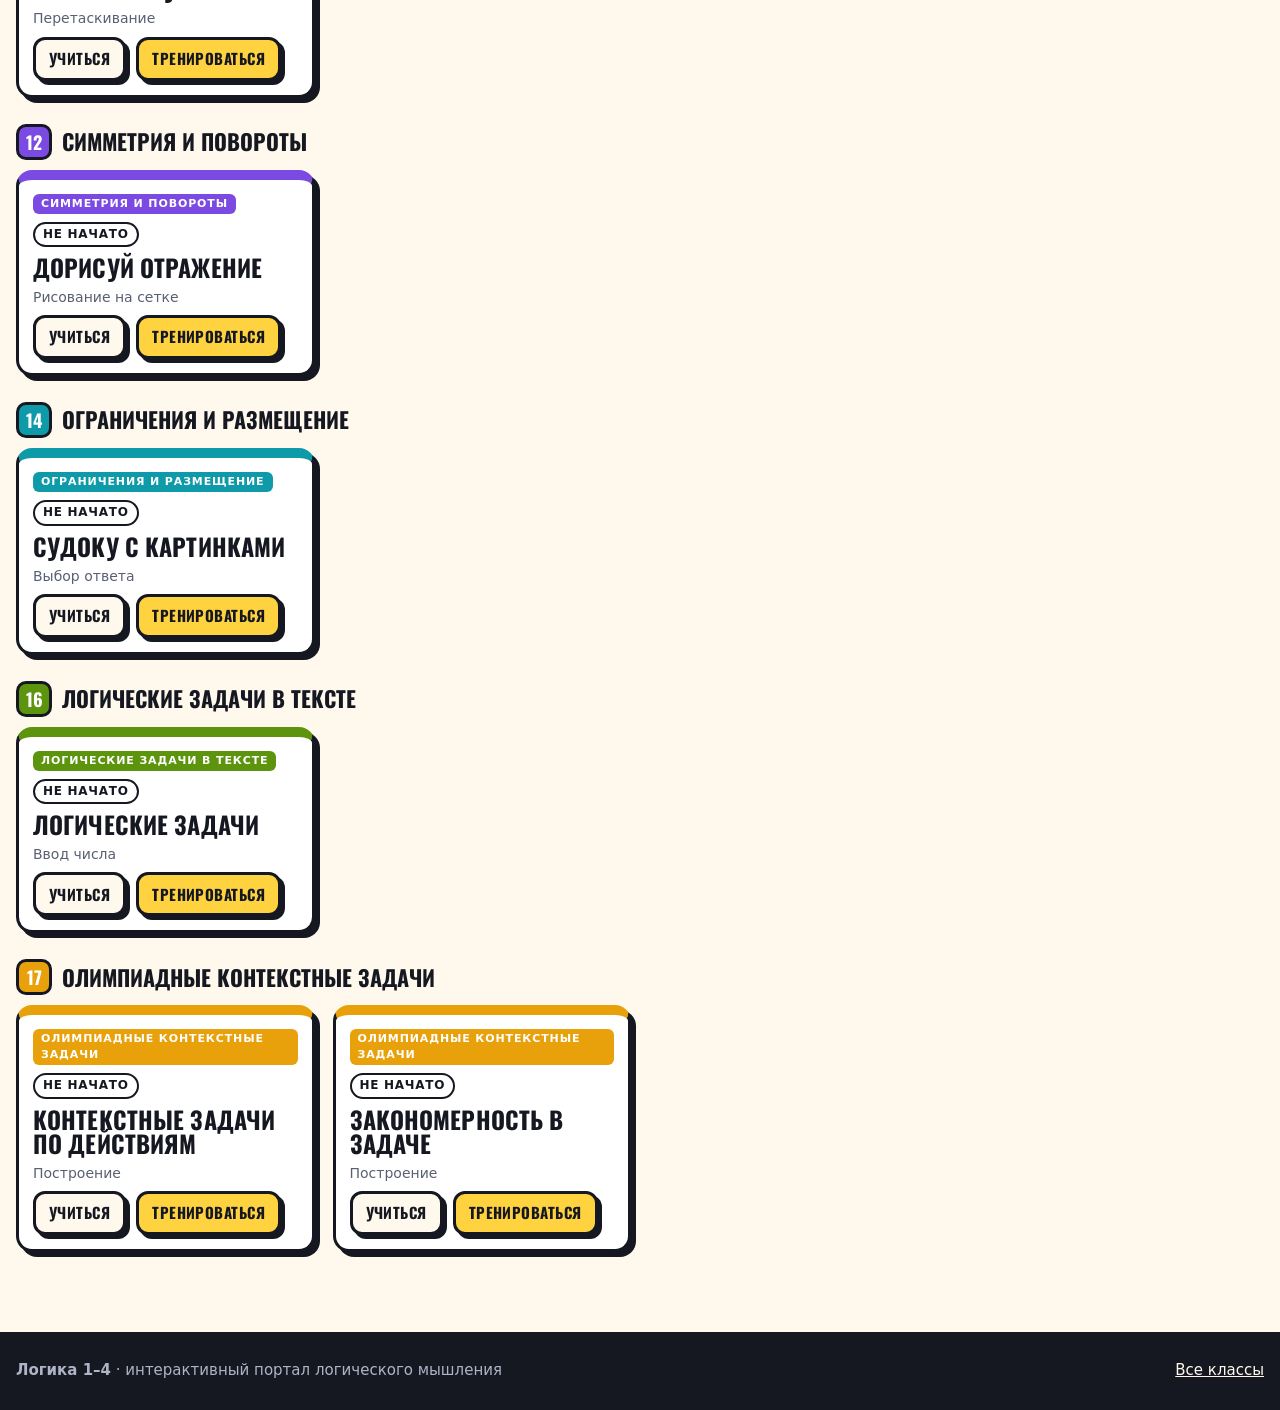
==== commit fcfd6aa4: "Публикация открытой части сайта" ====
--- a/1/index.html
+++ b/1/index.html
@@ -6,28 +6,28 @@
 <title>1 класс — Логика 1–4</title>
 <meta name="description" content="Логика для 1 класса: найди лишнее, закономерности, робот, судоку с картинками. Условие можно прослушать.">
 <link rel="icon" href="../assets/img/favicon.svg" type="image/svg+xml">
-<link rel="stylesheet" href="../assets/css/fonts.css?v=6">
-<link rel="stylesheet" href="../assets/css/style.css?v=6">
-<link rel="stylesheet" href="../assets/css/site.css?v=6">
-<link rel="stylesheet" href="../assets/css/print.css?v=6">
+<link rel="stylesheet" href="../assets/css/fonts.css?v=7">
+<link rel="stylesheet" href="../assets/css/style.css?v=7">
+<link rel="stylesheet" href="../assets/css/site.css?v=7">
+<link rel="stylesheet" href="../assets/css/print.css?v=7">
 </head>
 <body>
 <main class="page" id="view"></main>
 <footer><div class="in"><div><b>Логика 1–4</b> · <span class="ru">интерактивный портал логического мышления</span><span class="kz">логикалық ойлаудың интерактивті порталы</span></div>
 <div><a href="../index.html"><span class="ru">Все классы</span><span class="kz">Барлық сынып</span></a></div></div></footer>
 <script>window.GRADE = 1; window.DEV_PREMIUM = ['../assets/js/tasks/t_order.js', '../assets/js/tasks/t_numbers.js', '../assets/js/tasks/t_space.js', '../assets/js/tasks/t_3d.js', '../assets/js/tasks/t_logic.js', '../assets/js/tasks/t_olymp.js'];</script>
-<script src="../assets/js/core.js?v=6"></script>
-<script src="../assets/js/shapes.js?v=6"></script>
-<script src="../assets/js/taskkit.js?v=6"></script>
-<script src="../assets/js/curriculum.js?v=6"></script>
-<script src="../assets/js/player.js?v=6"></script>
-<script src="../assets/js/tasks/t_classify.js?v=6"></script>
-<script src="../assets/js/tasks/t_patterns.js?v=6"></script>
-<script src="../assets/js/meta.js?v=6"></script>
-<script src="../assets/js/print.js?v=6"></script>
-<script src="../assets/js/config.js?v=6"></script>
-<script src="../assets/js/../vendor/supabase.js?v=6"></script>
-<script src="../assets/js/auth.js?v=6"></script>
-<script src="../assets/js/app.js?v=6"></script>
+<script src="../assets/js/core.js?v=7"></script>
+<script src="../assets/js/shapes.js?v=7"></script>
+<script src="../assets/js/taskkit.js?v=7"></script>
+<script src="../assets/js/curriculum.js?v=7"></script>
+<script src="../assets/js/player.js?v=7"></script>
+<script src="../assets/js/tasks/t_classify.js?v=7"></script>
+<script src="../assets/js/tasks/t_patterns.js?v=7"></script>
+<script src="../assets/js/meta.js?v=7"></script>
+<script src="../assets/js/print.js?v=7"></script>
+<script src="../assets/js/config.js?v=7"></script>
+<script src="../assets/js/../vendor/supabase.js?v=7"></script>
+<script src="../assets/js/auth.js?v=7"></script>
+<script src="../assets/js/app.js?v=7"></script>
 </body>
 </html>
